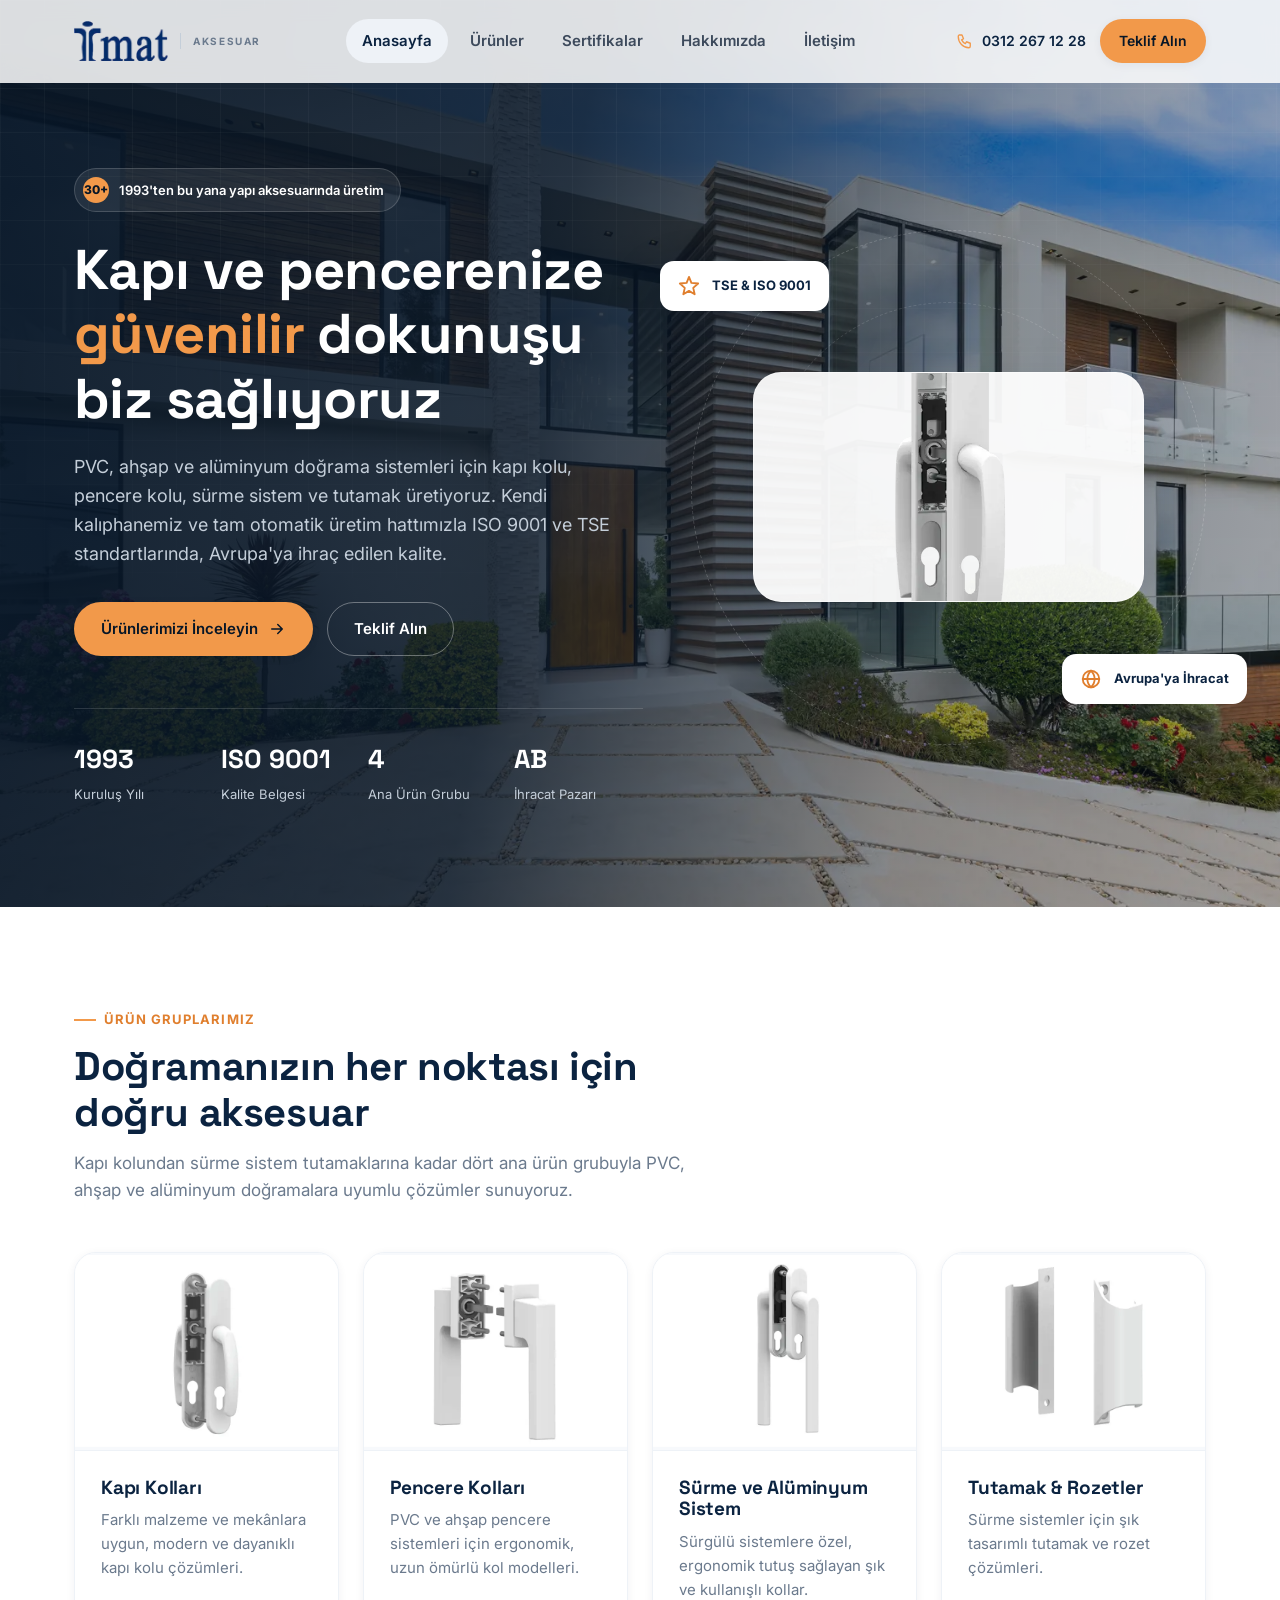
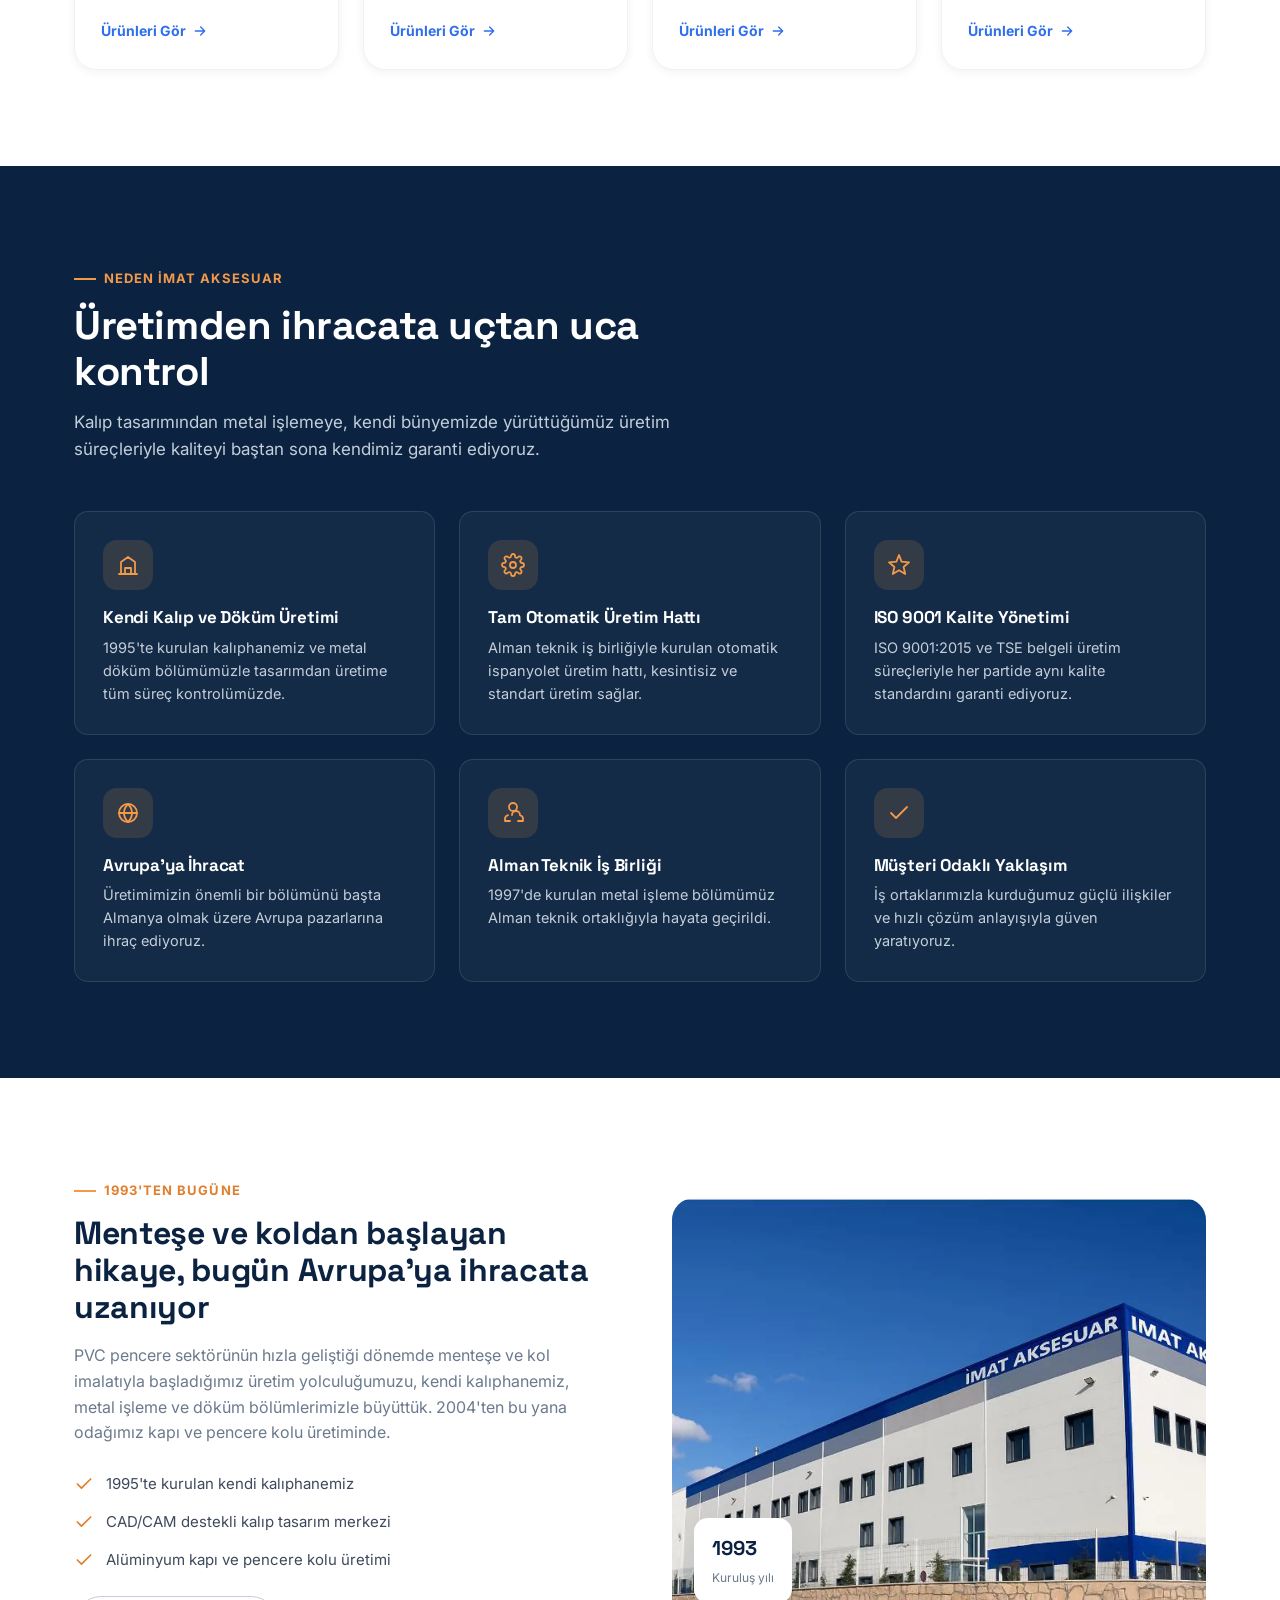
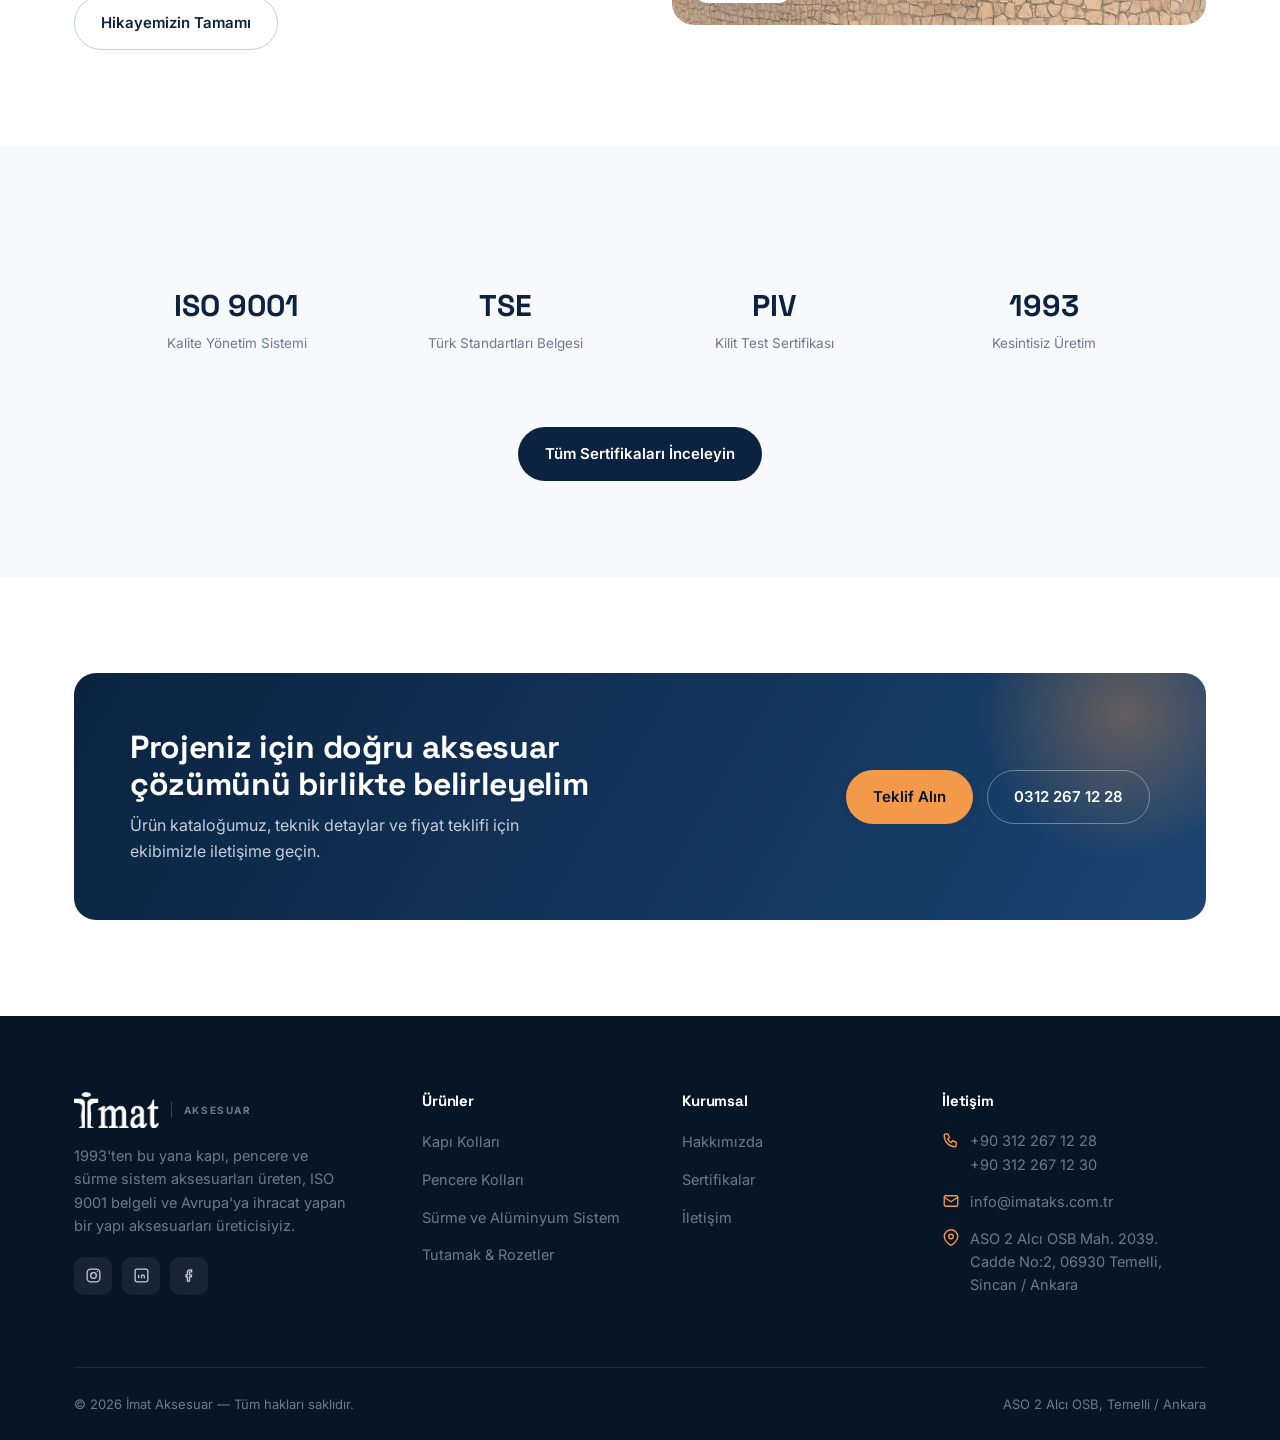
==== index.html @ 1dc1c8fb "İmat Aksesuar kurumsal web sitesi yeniden tasarımı Beş sayfalık statik site: anasayfa, ürünler, sert" ====
<!doctype html>
<html lang="tr">
<head>
<meta charset="UTF-8">
<meta name="viewport" content="width=device-width, initial-scale=1.0">
<title>İmat Aksesuar | Kapı, Pencere ve Sürme Sistem Aksesuarları</title>
<meta name="description" content="1993'ten bu yana PVC, ahşap ve alüminyum doğrama sistemleri için kapı kolu, pencere kolu, sürme sistem ve tutamak üretiyoruz. ISO 9001 ve TSE belgeli, Avrupa'ya ihracat yapan üretici.">
<link rel="icon" href="data:image/svg+xml,<svg xmlns=%22http://www.w3.org/2000/svg%22 viewBox=%220 0 24 24%22><rect width=%2224%22 height=%2224%22 rx=%226%22 fill=%22%230b2340%22/><text x=%2212%22 y=%2217%22 font-size=%2214%22 font-family=%22Georgia,serif%22 fill=%22%23f2994a%22 text-anchor=%22middle%22>İ</text></svg>">
<link rel="preconnect" href="https://fonts.googleapis.com">
<link rel="preconnect" href="https://fonts.gstatic.com" crossorigin>
<link href="https://fonts.googleapis.com/css2?family=Inter:wght@400;500;600;700;800&family=Space+Grotesk:wght@500;600;700&display=swap" rel="stylesheet">
<link rel="stylesheet" href="css/style.css">
</head>
<body>

<header class="site-header">
  <div class="container header-inner">
    <a href="index.html" class="logo">
      <img src="assets/imat-logo.webp" alt="İmat Aksesuar">
      <span class="logo-sub">Aksesuar</span>
    </a>
    <nav class="main-nav">
      <a href="index.html" class="active">Anasayfa</a>
      <a href="urunler.html">Ürünler</a>
      <a href="sertifikalar.html">Sertifikalar</a>
      <a href="hakkimizda.html">Hakkımızda</a>
      <a href="iletisim.html">İletişim</a>
    </nav>
    <div class="header-actions">
      <a href="tel:+903122671228" class="header-phone">
        <svg viewBox="0 0 24 24" fill="none" stroke="currentColor" stroke-width="1.8" stroke-linecap="round" stroke-linejoin="round"><path d="M4 4h4l2 5-2.5 1.5a11 11 0 0 0 5 5L14 13l5 2v4a2 2 0 0 1-2 2C9.6 21 3 14.4 3 6a2 2 0 0 1 1-2z"/></svg>
        0312 267 12 28
      </a>
      <a href="iletisim.html" class="btn btn--primary btn--sm">Teklif Alın</a>
      <button class="nav-toggle" aria-label="Menü" aria-expanded="false">
        <svg viewBox="0 0 24 24" fill="none" stroke="currentColor" stroke-width="1.8" stroke-linecap="round"><path d="M3 6h18M3 12h18M3 18h18"/></svg>
      </button>
    </div>
  </div>
</header>

<!-- HERO -->
<section class="hero">
  <div class="container hero-grid">
    <div>
      <div class="hero-badge"><span class="dot">30+</span> 1993'ten bu yana yapı aksesuarında üretim</div>
      <h1>Kapı ve pencerenize <em>güvenilir</em> dokunuşu biz sağlıyoruz</h1>
      <p class="lead">PVC, ahşap ve alüminyum doğrama sistemleri için kapı kolu, pencere kolu, sürme sistem ve tutamak üretiyoruz. Kendi kalıphanemiz ve tam otomatik üretim hattımızla ISO 9001 ve TSE standartlarında, Avrupa'ya ihraç edilen kalite.</p>
      <div class="hero-actions">
        <a href="urunler.html" class="btn btn--primary">
          Ürünlerimizi İnceleyin
          <svg viewBox="0 0 24 24" fill="none" stroke="currentColor" stroke-width="2" stroke-linecap="round" stroke-linejoin="round"><path d="M5 12h14M13 6l6 6-6 6"/></svg>
        </a>
        <a href="iletisim.html" class="btn btn--ghost">Teklif Alın</a>
      </div>
      <div class="hero-stats">
        <div class="stat"><b>1993</b><span>Kuruluş Yılı</span></div>
        <div class="stat"><b>ISO 9001</b><span>Kalite Belgesi</span></div>
        <div class="stat"><b>4</b><span>Ana Ürün Grubu</span></div>
        <div class="stat"><b>AB</b><span>İhracat Pazarı</span></div>
      </div>
    </div>
    <div class="hero-visual">
      <div class="ring r1"></div>
      <div class="ring r2"></div>
      <div class="plate">
        <img src="assets/urun-bati.webp" alt="İmat Batı serisi kapı kolu" width="900" height="506">
      </div>
      <div class="hero-float f1">
        <svg viewBox="0 0 24 24" fill="none" stroke="currentColor" stroke-width="2" stroke-linecap="round" stroke-linejoin="round"><path d="M12 2l2.6 6.6L22 9.3l-5.4 4.7L18.2 21 12 17.3 5.8 21l1.6-7-5.4-4.7 7.4-.7z"/></svg>
        TSE &amp; ISO 9001
      </div>
      <div class="hero-float f2">
        <svg viewBox="0 0 24 24" fill="none" stroke="currentColor" stroke-width="2" stroke-linecap="round" stroke-linejoin="round"><circle cx="12" cy="12" r="9"/><path d="M3 12h18M12 3c2.5 2.5 4 5.6 4 9s-1.5 6.5-4 9c-2.5-2.5-4-5.6-4-9s1.5-6.5 4-9z"/></svg>
        Avrupa'ya İhracat
      </div>
    </div>
  </div>
</section>

<!-- ÜRÜN GRUPLARI -->
<section class="section">
  <div class="container">
    <div class="section-head reveal">
      <div class="eyebrow">Ürün Gruplarımız</div>
      <h2>Doğramanızın her noktası için doğru aksesuar</h2>
      <p>Kapı kolundan sürme sistem tutamaklarına kadar dört ana ürün grubuyla PVC, ahşap ve alüminyum doğramalara uyumlu çözümler sunuyoruz.</p>
    </div>
    <div class="grid-4">
      <div class="product-card reveal">
        <div class="thumb"><img src="assets/urun-kapi-kolu.webp" alt="İmat kapı kolu" loading="lazy"></div>
        <div class="card-body">
          <h3>Kapı Kolları</h3>
          <p>Farklı malzeme ve mekânlara uygun, modern ve dayanıklı kapı kolu çözümleri.</p>
          <a href="urunler.html#kapi-kollari" class="card-link">Ürünleri Gör <svg viewBox="0 0 24 24" fill="none" stroke="currentColor" stroke-width="2" stroke-linecap="round" stroke-linejoin="round"><path d="M5 12h14M13 6l6 6-6 6"/></svg></a>
        </div>
      </div>
      <div class="product-card reveal">
        <div class="thumb"><img src="assets/urun-pencere-kolu.webp" alt="İmat pencere kolu" loading="lazy"></div>
        <div class="card-body">
          <h3>Pencere Kolları</h3>
          <p>PVC ve ahşap pencere sistemleri için ergonomik, uzun ömürlü kol modelleri.</p>
          <a href="urunler.html#pencere-kollari" class="card-link">Ürünleri Gör <svg viewBox="0 0 24 24" fill="none" stroke="currentColor" stroke-width="2" stroke-linecap="round" stroke-linejoin="round"><path d="M5 12h14M13 6l6 6-6 6"/></svg></a>
        </div>
      </div>
      <div class="product-card reveal">
        <div class="thumb"><img src="assets/urun-surme.webp" alt="İmat sürme sistem kolu" loading="lazy"></div>
        <div class="card-body">
          <h3>Sürme ve Alüminyum Sistem</h3>
          <p>Sürgülü sistemlere özel, ergonomik tutuş sağlayan şık ve kullanışlı kollar.</p>
          <a href="urunler.html#surme-sistem" class="card-link">Ürünleri Gör <svg viewBox="0 0 24 24" fill="none" stroke="currentColor" stroke-width="2" stroke-linecap="round" stroke-linejoin="round"><path d="M5 12h14M13 6l6 6-6 6"/></svg></a>
        </div>
      </div>
      <div class="product-card reveal">
        <div class="thumb"><img src="assets/urun-tutamak.webp" alt="İmat tutamak ve rozet" loading="lazy"></div>
        <div class="card-body">
          <h3>Tutamak &amp; Rozetler</h3>
          <p>Sürme sistemler için şık tasarımlı tutamak ve rozet çözümleri.</p>
          <a href="urunler.html#tutamak-rozetler" class="card-link">Ürünleri Gör <svg viewBox="0 0 24 24" fill="none" stroke="currentColor" stroke-width="2" stroke-linecap="round" stroke-linejoin="round"><path d="M5 12h14M13 6l6 6-6 6"/></svg></a>
        </div>
      </div>
    </div>
  </div>
</section>

<!-- NEDEN İMAT -->
<section class="section section--dark">
  <div class="container">
    <div class="section-head reveal">
      <div class="eyebrow">Neden İmat Aksesuar</div>
      <h2>Üretimden ihracata uçtan uca kontrol</h2>
      <p>Kalıp tasarımından metal işlemeye, kendi bünyemizde yürüttüğümüz üretim süreçleriyle kaliteyi baştan sona kendimiz garanti ediyoruz.</p>
    </div>
    <div class="grid-3">
      <div class="feature-card reveal">
        <div class="icon-wrap"><svg viewBox="0 0 24 24" fill="none" stroke="currentColor" stroke-width="1.8" stroke-linecap="round" stroke-linejoin="round"><path d="M3 21h18M5 21V9l7-5 7 5v12M9 21v-6h6v6"/></svg></div>
        <h3>Kendi Kalıp ve Döküm Üretimi</h3>
        <p>1995'te kurulan kalıphanemiz ve metal döküm bölümümüzle tasarımdan üretime tüm süreç kontrolümüzde.</p>
      </div>
      <div class="feature-card reveal">
        <div class="icon-wrap"><svg viewBox="0 0 24 24" fill="none" stroke="currentColor" stroke-width="1.8" stroke-linecap="round" stroke-linejoin="round"><circle cx="12" cy="12" r="3"/><path d="M19.4 15a1.7 1.7 0 0 0 .3 1.9l.1.1a2 2 0 1 1-2.8 2.8l-.1-.1a1.7 1.7 0 0 0-1.9-.3 1.7 1.7 0 0 0-1 1.5V21a2 2 0 1 1-4 0v-.1a1.7 1.7 0 0 0-1-1.6 1.7 1.7 0 0 0-1.9.3l-.1.1a2 2 0 1 1-2.8-2.8l.1-.1a1.7 1.7 0 0 0 .3-1.9 1.7 1.7 0 0 0-1.5-1H3a2 2 0 1 1 0-4h.1a1.7 1.7 0 0 0 1.6-1 1.7 1.7 0 0 0-.3-1.9l-.1-.1a2 2 0 1 1 2.8-2.8l.1.1a1.7 1.7 0 0 0 1.9.3H9a1.7 1.7 0 0 0 1-1.5V3a2 2 0 1 1 4 0v.1a1.7 1.7 0 0 0 1 1.5 1.7 1.7 0 0 0 1.9-.3l.1-.1a2 2 0 1 1 2.8 2.8l-.1.1a1.7 1.7 0 0 0-.3 1.9V9a1.7 1.7 0 0 0 1.5 1H21a2 2 0 1 1 0 4h-.1a1.7 1.7 0 0 0-1.5 1z"/></svg></div>
        <h3>Tam Otomatik Üretim Hattı</h3>
        <p>Alman teknik iş birliğiyle kurulan otomatik ispanyolet üretim hattı, kesintisiz ve standart üretim sağlar.</p>
      </div>
      <div class="feature-card reveal">
        <div class="icon-wrap"><svg viewBox="0 0 24 24" fill="none" stroke="currentColor" stroke-width="1.8" stroke-linecap="round" stroke-linejoin="round"><path d="M12 2l2.6 6.6L22 9.3l-5.4 4.7L18.2 21 12 17.3 5.8 21l1.6-7-5.4-4.7 7.4-.7z"/></svg></div>
        <h3>ISO 9001 Kalite Yönetimi</h3>
        <p>ISO 9001:2015 ve TSE belgeli üretim süreçleriyle her partide aynı kalite standardını garanti ediyoruz.</p>
      </div>
      <div class="feature-card reveal">
        <div class="icon-wrap"><svg viewBox="0 0 24 24" fill="none" stroke="currentColor" stroke-width="1.8" stroke-linecap="round" stroke-linejoin="round"><circle cx="12" cy="12" r="9"/><path d="M3 12h18M12 3c2.5 2.5 4 5.6 4 9s-1.5 6.5-4 9c-2.5-2.5-4-5.6-4-9s1.5-6.5 4-9z"/></svg></div>
        <h3>Avrupa'ya İhracat</h3>
        <p>Üretimimizin önemli bir bölümünü başta Almanya olmak üzere Avrupa pazarlarına ihraç ediyoruz.</p>
      </div>
      <div class="feature-card reveal">
        <div class="icon-wrap"><svg viewBox="0 0 24 24" fill="none" stroke="currentColor" stroke-width="1.8" stroke-linecap="round" stroke-linejoin="round"><path d="M17 20h5v-2a4 4 0 0 0-3-3.87M9 20H4v-2a4 4 0 0 1 3-3.87m5-4.13a4 4 0 1 0 0-8 4 4 0 0 0 0 8zm7 4a4 4 0 1 0-8 0"/></svg></div>
        <h3>Alman Teknik İş Birliği</h3>
        <p>1997'de kurulan metal işleme bölümümüz Alman teknik ortaklığıyla hayata geçirildi.</p>
      </div>
      <div class="feature-card reveal">
        <div class="icon-wrap"><svg viewBox="0 0 24 24" fill="none" stroke="currentColor" stroke-width="1.8" stroke-linecap="round" stroke-linejoin="round"><path d="M20 6L9 17l-5-5"/></svg></div>
        <h3>Müşteri Odaklı Yaklaşım</h3>
        <p>İş ortaklarımızla kurduğumuz güçlü ilişkiler ve hızlı çözüm anlayışıyla güven yaratıyoruz.</p>
      </div>
    </div>
  </div>
</section>

<!-- HAKKIMIZDA TEASER -->
<section class="section">
  <div class="container">
    <div class="split">
      <div class="reveal">
        <div class="eyebrow">1993'ten Bugüne</div>
        <h2 style="font-size:32px;margin-bottom:18px;">Menteşe ve koldan başlayan hikaye, bugün Avrupa'ya ihracata uzanıyor</h2>
        <p style="color:var(--gray-500);font-size:16px;margin-bottom:26px;">PVC pencere sektörünün hızla geliştiği dönemde menteşe ve kol imalatıyla başladığımız üretim yolculuğumuzu, kendi kalıphanemiz, metal işleme ve döküm bölümlerimizle büyüttük. 2004'ten bu yana odağımız kapı ve pencere kolu üretiminde.</p>
        <ul class="check-list">
          <li><svg viewBox="0 0 24 24" fill="none" stroke="currentColor" stroke-width="2" stroke-linecap="round" stroke-linejoin="round"><path d="M20 6L9 17l-5-5"/></svg> 1995'te kurulan kendi kalıphanemiz</li>
          <li><svg viewBox="0 0 24 24" fill="none" stroke="currentColor" stroke-width="2" stroke-linecap="round" stroke-linejoin="round"><path d="M20 6L9 17l-5-5"/></svg> CAD/CAM destekli kalıp tasarım merkezi</li>
          <li><svg viewBox="0 0 24 24" fill="none" stroke="currentColor" stroke-width="2" stroke-linecap="round" stroke-linejoin="round"><path d="M20 6L9 17l-5-5"/></svg> Alüminyum kapı ve pencere kolu üretimi</li>
        </ul>
        <a href="hakkimizda.html" class="btn btn--outline" style="margin-top:10px;">Hikayemizin Tamamı</a>
      </div>
      <div class="split-media reveal">
        <img src="assets/fabrika.webp" alt="İmat Aksesuar üretim tesisi, Temelli / Ankara" loading="lazy">
        <div class="badge-chip"><div><b>1993</b><span>Kuruluş yılı</span></div></div>
      </div>
    </div>
  </div>
</section>

<!-- SERTİFİKA TEASER -->
<section class="section section--alt">
  <div class="container">
    <div class="stats-strip reveal">
      <div class="stat"><b>ISO 9001</b><span>Kalite Yönetim Sistemi</span></div>
      <div class="stat"><b>TSE</b><span>Türk Standartları Belgesi</span></div>
      <div class="stat"><b>PIV</b><span>Kilit Test Sertifikası</span></div>
      <div class="stat"><b>1993</b><span>Kesintisiz Üretim</span></div>
    </div>
    <div style="text-align:center;margin-top:32px;">
      <a href="sertifikalar.html" class="btn btn--dark">Tüm Sertifikaları İnceleyin</a>
    </div>
  </div>
</section>

<!-- CTA -->
<section class="section">
  <div class="container">
    <div class="cta-banner reveal">
      <div>
        <h2>Projeniz için doğru aksesuar çözümünü birlikte belirleyelim</h2>
        <p>Ürün kataloğumuz, teknik detaylar ve fiyat teklifi için ekibimizle iletişime geçin.</p>
      </div>
      <div class="cta-actions">
        <a href="iletisim.html" class="btn btn--primary">Teklif Alın</a>
        <a href="tel:+903122671228" class="btn btn--ghost">0312 267 12 28</a>
      </div>
    </div>
  </div>
</section>

<footer class="site-footer">
  <div class="container">
    <div class="footer-grid">
      <div class="footer-brand">
        <a href="index.html" class="logo"><img src="assets/imat-logo.webp" alt="İmat Aksesuar"><span class="logo-sub">Aksesuar</span></a>
        <p>1993'ten bu yana kapı, pencere ve sürme sistem aksesuarları üreten, ISO 9001 belgeli ve Avrupa'ya ihracat yapan bir yapı aksesuarları üreticisiyiz.</p>
        <div class="footer-social">
          <a href="#" aria-label="Instagram"><svg viewBox="0 0 24 24" fill="none" stroke="currentColor" stroke-width="1.8"><rect x="3" y="3" width="18" height="18" rx="5"/><circle cx="12" cy="12" r="4"/><circle cx="17.5" cy="6.5" r="1" fill="currentColor" stroke="none"/></svg></a>
          <a href="#" aria-label="LinkedIn"><svg viewBox="0 0 24 24" fill="none" stroke="currentColor" stroke-width="1.8"><rect x="3" y="3" width="18" height="18" rx="3"/><path d="M8 11v5M8 8v.01M12 16v-3a2 2 0 0 1 4 0v3M12 13v3"/></svg></a>
          <a href="#" aria-label="Facebook"><svg viewBox="0 0 24 24" fill="none" stroke="currentColor" stroke-width="1.8"><path d="M15 4h-2a4 4 0 0 0-4 4v3H7v3h2v6h3v-6h2.5l.5-3H12V8a1 1 0 0 1 1-1h2z"/></svg></a>
        </div>
      </div>
      <div class="footer-col">
        <h4>Ürünler</h4>
        <ul>
          <li><a href="urunler.html#kapi-kollari">Kapı Kolları</a></li>
          <li><a href="urunler.html#pencere-kollari">Pencere Kolları</a></li>
          <li><a href="urunler.html#surme-sistem">Sürme ve Alüminyum Sistem</a></li>
          <li><a href="urunler.html#tutamak-rozetler">Tutamak &amp; Rozetler</a></li>
        </ul>
      </div>
      <div class="footer-col">
        <h4>Kurumsal</h4>
        <ul>
          <li><a href="hakkimizda.html">Hakkımızda</a></li>
          <li><a href="sertifikalar.html">Sertifikalar</a></li>
          <li><a href="iletisim.html">İletişim</a></li>
        </ul>
      </div>
      <div class="footer-col">
        <h4>İletişim</h4>
        <div class="contact-line"><svg viewBox="0 0 24 24" fill="none" stroke="currentColor" stroke-width="1.8" stroke-linecap="round" stroke-linejoin="round"><path d="M4 4h4l2 5-2.5 1.5a11 11 0 0 0 5 5L14 13l5 2v4a2 2 0 0 1-2 2C9.6 21 3 14.4 3 6a2 2 0 0 1 1-2z"/></svg> <span>+90 312 267 12 28<br>+90 312 267 12 30</span></div>
        <div class="contact-line"><svg viewBox="0 0 24 24" fill="none" stroke="currentColor" stroke-width="1.8" stroke-linecap="round" stroke-linejoin="round"><rect x="3" y="5" width="18" height="14" rx="2"/><path d="m3 7 9 6 9-6"/></svg> <span>info@imataks.com.tr</span></div>
        <div class="contact-line"><svg viewBox="0 0 24 24" fill="none" stroke="currentColor" stroke-width="1.8" stroke-linecap="round" stroke-linejoin="round"><path d="M21 10c0 6-9 12-9 12s-9-6-9-12a9 9 0 0 1 18 0z"/><circle cx="12" cy="10" r="3"/></svg> <span>ASO 2 Alcı OSB Mah. 2039. Cadde No:2, 06930 Temelli, Sincan / Ankara</span></div>
      </div>
    </div>
    <div class="footer-bottom">
      <span>&copy; <span id="year"></span> İmat Aksesuar — Tüm hakları saklıdır.</span>
      <span>ASO 2 Alcı OSB, Temelli / Ankara</span>
    </div>
  </div>
</footer>

<button class="back-to-top" aria-label="Yukarı çık">
  <svg viewBox="0 0 24 24" fill="none" stroke="currentColor" stroke-width="2" stroke-linecap="round" stroke-linejoin="round"><path d="M12 19V5M5 12l7-7 7 7"/></svg>
</button>

<script>document.getElementById('year').textContent = new Date().getFullYear();</script>
<script src="js/main.js"></script>
</body>
</html>
---- css/style.css ----
/* ==========================================================================
   İmat Aksesuar — Design System
   ========================================================================== */

:root {
  --navy-950: #071627;
  --navy-900: #0b2340;
  --navy-800: #123255;
  --navy-700: #1a4472;
  --blue-600: #2f6fed;
  --blue-500: #4a86f7;
  --amber-500: #f2994a;
  --amber-600: #e07f2e;
  --gray-900: #16202b;
  --gray-700: #3d4a5c;
  --gray-500: #6b7a8d;
  --gray-300: #c4ced9;
  --gray-100: #eef2f7;
  --gray-50: #f7f9fc;
  --white: #ffffff;

  --font-head: 'Space Grotesk', 'Inter', system-ui, sans-serif;
  --font-body: 'Inter', system-ui, -apple-system, sans-serif;

  --radius-sm: 8px;
  --radius-md: 14px;
  --radius-lg: 22px;

  --shadow-sm: 0 2px 10px rgba(11, 35, 64, 0.06);
  --shadow-md: 0 12px 30px rgba(11, 35, 64, 0.10);
  --shadow-lg: 0 24px 60px rgba(11, 35, 64, 0.18);

  --container: 1180px;
}

* { box-sizing: border-box; margin: 0; padding: 0; }

html { scroll-behavior: smooth; }

body {
  font-family: var(--font-body);
  color: var(--gray-900);
  background: var(--white);
  line-height: 1.6;
  -webkit-font-smoothing: antialiased;
  overflow-x: hidden;
}

img, svg { max-width: 100%; display: block; }

a { text-decoration: none; color: inherit; }

ul { list-style: none; }

h1, h2, h3, h4 {
  font-family: var(--font-head);
  font-weight: 700;
  line-height: 1.15;
  color: var(--navy-900);
  letter-spacing: -0.01em;
}

.container {
  width: 100%;
  max-width: var(--container);
  margin: 0 auto;
  padding: 0 24px;
}

.section { padding: 96px 0; }
.section--tight { padding: 64px 0; }
.section--dark { background: var(--navy-900); color: var(--gray-300); }
.section--dark h2, .section--dark h3 { color: var(--white); }
.section--alt { background: var(--gray-50); }

.eyebrow {
  display: inline-flex;
  align-items: center;
  gap: 8px;
  font-size: 13px;
  font-weight: 700;
  letter-spacing: 0.08em;
  text-transform: uppercase;
  color: var(--amber-600);
  margin-bottom: 14px;
}
.eyebrow::before {
  content: "";
  width: 22px;
  height: 2px;
  background: var(--amber-500);
  display: inline-block;
}
.section--dark .eyebrow { color: var(--amber-500); }

.section-head { max-width: 640px; margin-bottom: 48px; }
.section-head.center { margin-left: auto; margin-right: auto; text-align: center; }
.section-head h2 { font-size: clamp(28px, 3.4vw, 40px); margin-bottom: 14px; }
.section-head p { color: var(--gray-500); font-size: 17px; }
.section--dark .section-head p { color: var(--gray-300); }

/* Buttons */
.btn {
  display: inline-flex;
  align-items: center;
  gap: 10px;
  padding: 14px 26px;
  border-radius: 999px;
  font-weight: 600;
  font-size: 15px;
  border: 1px solid transparent;
  cursor: pointer;
  transition: transform .18s ease, box-shadow .18s ease, background .18s ease, color .18s ease, border-color .18s ease;
  white-space: nowrap;
}
.btn svg { width: 18px; height: 18px; }
.btn--primary { background: var(--amber-500); color: var(--navy-950); box-shadow: var(--shadow-sm); }
.btn--primary:hover { background: var(--amber-600); transform: translateY(-2px); box-shadow: var(--shadow-md); }
.btn--dark { background: var(--navy-900); color: var(--white); }
.btn--dark:hover { background: var(--navy-800); transform: translateY(-2px); box-shadow: var(--shadow-md); }
.btn--ghost { background: transparent; border-color: rgba(255,255,255,0.35); color: var(--white); }
.btn--ghost:hover { background: rgba(255,255,255,0.12); border-color: rgba(255,255,255,0.6); }
.btn--outline { background: transparent; border-color: var(--gray-300); color: var(--navy-900); }
.btn--outline:hover { border-color: var(--navy-900); background: var(--gray-50); }
.btn--sm { padding: 10px 18px; font-size: 14px; }
.btn--block { width: 100%; justify-content: center; }

/* ==========================================================================
   Header
   ========================================================================== */
.site-header {
  position: fixed;
  top: 0; left: 0; right: 0;
  z-index: 1000;
  background: rgba(255,255,255,0.85);
  backdrop-filter: blur(10px);
  border-bottom: 1px solid transparent;
  transition: box-shadow .25s ease, border-color .25s ease, background .25s ease;
}
.site-header.is-scrolled {
  box-shadow: 0 4px 24px rgba(11,35,64,0.08);
  border-color: var(--gray-100);
}
.header-inner {
  display: flex;
  align-items: center;
  justify-content: space-between;
  height: 82px;
}
.logo {
  display: flex;
  align-items: center;
  gap: 12px;
}
.logo img { height: 40px; width: auto; }
.logo .logo-sub {
  display: block;
  font-family: var(--font-body);
  font-size: 10px;
  font-weight: 700;
  letter-spacing: 0.16em;
  color: var(--gray-500);
  text-transform: uppercase;
  padding-left: 12px;
  border-left: 1px solid var(--gray-300);
}
.site-footer .logo img { filter: brightness(0) invert(1); height: 36px; }
.site-footer .logo .logo-sub { color: var(--gray-500); border-left-color: rgba(255,255,255,0.2); }

.main-nav { display: flex; align-items: center; gap: 6px; }
.main-nav a {
  padding: 10px 16px;
  border-radius: 999px;
  font-weight: 600;
  font-size: 15px;
  color: var(--gray-700);
  transition: background .18s ease, color .18s ease;
}
.main-nav a:hover, .main-nav a.active { background: var(--gray-100); color: var(--navy-900); }

.header-actions { display: flex; align-items: center; gap: 14px; }
.header-phone {
  display: flex;
  align-items: center;
  gap: 8px;
  font-weight: 600;
  font-size: 14px;
  color: var(--navy-900);
}
.header-phone svg { width: 18px; height: 18px; color: var(--amber-500); }

.nav-toggle {
  display: none;
  width: 42px; height: 42px;
  border-radius: 10px;
  border: 1px solid var(--gray-300);
  background: var(--white);
  align-items: center;
  justify-content: center;
  cursor: pointer;
}
.nav-toggle svg { width: 20px; height: 20px; }

/* ==========================================================================
   Hero
   ========================================================================== */
.hero {
  position: relative;
  padding: 168px 0 100px;
  background:
    linear-gradient(100deg, rgba(7,22,39,0.95) 0%, rgba(7,22,39,0.86) 42%, rgba(7,22,39,0.45) 72%, rgba(7,22,39,0.30) 100%),
    url("../assets/hero.webp") center/cover no-repeat;
  color: var(--white);
  overflow: hidden;
}
.hero::after {
  content: "";
  position: absolute;
  inset: 0;
  background-image:
    linear-gradient(rgba(255,255,255,0.04) 1px, transparent 1px),
    linear-gradient(90deg, rgba(255,255,255,0.04) 1px, transparent 1px);
  background-size: 44px 44px;
  mask-image: linear-gradient(180deg, black, transparent 75%);
  pointer-events: none;
}
.hero-grid {
  position: relative;
  z-index: 1;
  display: grid;
  grid-template-columns: 1.05fr 0.95fr;
  gap: 48px;
  align-items: center;
}
.hero-badge {
  display: inline-flex;
  align-items: center;
  gap: 10px;
  background: rgba(255,255,255,0.08);
  border: 1px solid rgba(255,255,255,0.16);
  padding: 8px 16px 8px 8px;
  border-radius: 999px;
  font-size: 13px;
  font-weight: 600;
  margin-bottom: 26px;
}
.hero-badge span.dot {
  width: 26px; height: 26px;
  border-radius: 50%;
  background: var(--amber-500);
  display: flex; align-items: center; justify-content: center;
  color: var(--navy-950);
  font-size: 12px;
  font-weight: 800;
}
.hero h1 {
  color: var(--white);
  font-size: clamp(34px, 4.6vw, 56px);
  margin-bottom: 22px;
}
.hero h1 em { color: var(--amber-500); font-style: normal; }
.hero p.lead {
  font-size: 18px;
  color: var(--gray-300);
  max-width: 540px;
  margin-bottom: 34px;
}
.hero-actions { display: flex; gap: 14px; flex-wrap: wrap; margin-bottom: 52px; }

.hero-stats {
  display: grid;
  grid-template-columns: repeat(4, 1fr);
  gap: 18px;
  border-top: 1px solid rgba(255,255,255,0.14);
  padding-top: 30px;
}
.hero-stats .stat b {
  display: block;
  font-family: var(--font-head);
  font-size: 26px;
  color: var(--white);
}
.hero-stats .stat span {
  font-size: 13px;
  color: var(--gray-300);
}

.hero-visual {
  position: relative;
  aspect-ratio: 1/1;
  display: flex;
  align-items: center;
  justify-content: center;
}
.hero-visual .ring {
  position: absolute;
  border-radius: 50%;
  border: 1px dashed rgba(255,255,255,0.18);
  animation: spin 60s linear infinite;
}
.hero-visual .ring.r1 { inset: 0; }
.hero-visual .ring.r2 { inset: 14%; border-color: rgba(255,255,255,0.12); animation-direction: reverse; animation-duration: 45s; }
@keyframes spin { to { transform: rotate(360deg); } }
@media (prefers-reduced-motion: reduce) { .hero-visual .ring { animation: none; } }

.hero-visual .plate {
  position: relative;
  width: 76%;
  background: rgba(255,255,255,0.94);
  border: 1px solid rgba(255,255,255,0.5);
  border-radius: 28px;
  padding: 10px;
  overflow: hidden;
  box-shadow: var(--shadow-lg);
  animation: floaty 6s ease-in-out infinite;
}
@keyframes floaty { 0%,100% { transform: translateY(0); } 50% { transform: translateY(-12px); } }
@media (prefers-reduced-motion: reduce) { .hero-visual .plate { animation: none; } }
.hero-visual .plate img { width: 100%; height: auto; transform: scale(1.5); }
.hero-float {
  position: absolute;
  background: var(--white);
  color: var(--navy-900);
  border-radius: var(--radius-md);
  padding: 14px 18px;
  box-shadow: var(--shadow-lg);
  display: flex;
  align-items: center;
  gap: 12px;
  font-size: 13px;
  font-weight: 700;
}
.hero-float svg { width: 22px; height: 22px; color: var(--amber-600); }
.hero-float.f1 { top: 6%; left: -6%; }
.hero-float.f2 { bottom: 8%; right: -8%; }

/* ==========================================================================
   Product cards
   ========================================================================== */
.grid-4 { display: grid; grid-template-columns: repeat(4, 1fr); gap: 24px; }
.grid-3 { display: grid; grid-template-columns: repeat(3, 1fr); gap: 24px; }
.grid-2 { display: grid; grid-template-columns: repeat(2, 1fr); gap: 24px; }

.product-card {
  background: var(--white);
  border: 1px solid var(--gray-100);
  border-radius: var(--radius-lg);
  overflow: hidden;
  box-shadow: var(--shadow-sm);
  transition: transform .22s ease, box-shadow .22s ease, border-color .22s ease;
  display: flex;
  flex-direction: column;
}
.product-card:hover { transform: translateY(-6px); box-shadow: var(--shadow-md); border-color: transparent; }
.product-card .thumb {
  background: var(--gray-50);
  border-bottom: 1px solid var(--gray-100);
  aspect-ratio: 4/3;
  display: flex; align-items: center; justify-content: center;
  padding: 18px;
  overflow: hidden;
}
.product-card .thumb img {
  width: 100%; height: 100%;
  object-fit: contain;
  transform: scale(1.5);
  transition: transform .35s ease;
}
.product-card:hover .thumb img { transform: scale(1.62); }
.product-card .card-body { padding: 26px; display: flex; flex-direction: column; flex: 1; }
.product-card .card-body .card-link { margin-top: auto; }
.product-card h3 { font-size: 19px; margin-bottom: 10px; }
.product-card p { color: var(--gray-500); font-size: 15px; margin-bottom: 18px; }
.product-card .card-link {
  display: inline-flex; align-items: center; gap: 6px;
  font-weight: 700; font-size: 14px; color: var(--blue-600);
}
.product-card .card-link svg { width: 16px; height: 16px; transition: transform .18s ease; }
.product-card:hover .card-link svg { transform: translateX(4px); }

/* Feature / value cards */
.feature-card {
  padding: 28px;
  border-radius: var(--radius-md);
  background: rgba(255,255,255,0.04);
  border: 1px solid rgba(255,255,255,0.1);
}
.feature-card .icon-wrap {
  width: 50px; height: 50px;
  border-radius: 14px;
  background: rgba(242,153,74,0.14);
  color: var(--amber-500);
  display: flex; align-items: center; justify-content: center;
  margin-bottom: 18px;
}
.feature-card .icon-wrap svg { width: 24px; height: 24px; }
.feature-card h3 { font-size: 17px; margin-bottom: 8px; }
.feature-card p { font-size: 14.5px; color: var(--gray-300); }

.feature-card.light { background: var(--white); border: 1px solid var(--gray-100); box-shadow: var(--shadow-sm); }
.feature-card.light .icon-wrap { background: var(--gray-100); color: var(--navy-800); }
.feature-card.light h3 { color: var(--navy-900); }
.feature-card.light p { color: var(--gray-500); }

/* ==========================================================================
   About / split sections
   ========================================================================== */
.split {
  display: grid;
  grid-template-columns: 1fr 1fr;
  gap: 64px;
  align-items: center;
}
.split-media {
  position: relative;
  border-radius: var(--radius-lg);
  overflow: hidden;
  background: var(--gray-100);
  aspect-ratio: 4/3.2;
}
.split-media > img { width: 100%; height: 100%; object-fit: cover; }
.split-media .badge-chip {
  position: absolute;
  bottom: 22px; left: 22px;
  background: var(--white);
  border-radius: var(--radius-md);
  padding: 14px 18px;
  box-shadow: var(--shadow-lg);
  display: flex; align-items: center; gap: 12px;
}
.split-media .badge-chip b { font-family: var(--font-head); font-size: 20px; color: var(--navy-900); display:block; }
.split-media .badge-chip span { font-size: 12px; color: var(--gray-500); }

.check-list li {
  display: flex;
  align-items: flex-start;
  gap: 12px;
  margin-bottom: 14px;
  font-size: 15px;
  color: var(--gray-700);
}
.check-list li svg {
  width: 20px; height: 20px;
  color: var(--amber-600);
  flex-shrink: 0;
  margin-top: 2px;
}

/* ==========================================================================
   Timeline
   ========================================================================== */
.timeline { position: relative; margin-top: 20px; }
.timeline::before {
  content: "";
  position: absolute;
  left: 20px;
  top: 6px; bottom: 6px;
  width: 2px;
  background: var(--gray-300);
}
.timeline-item {
  position: relative;
  padding-left: 60px;
  margin-bottom: 34px;
}
.timeline-item:last-child { margin-bottom: 0; }
.timeline-item::before {
  content: "";
  position: absolute;
  left: 12px; top: 4px;
  width: 18px; height: 18px;
  border-radius: 50%;
  background: var(--amber-500);
  border: 4px solid var(--white);
  box-shadow: 0 0 0 2px var(--gray-300);
}
.timeline-item b.year {
  display: inline-block;
  font-family: var(--font-head);
  font-size: 15px;
  color: var(--blue-600);
  background: var(--gray-100);
  padding: 3px 12px;
  border-radius: 999px;
  margin-bottom: 8px;
}
.timeline-item h4 { font-size: 17px; margin-bottom: 6px; }
.timeline-item p { color: var(--gray-500); font-size: 15px; }

/* ==========================================================================
   Stats strip
   ========================================================================== */
.stats-strip {
  display: grid;
  grid-template-columns: repeat(4, 1fr);
  gap: 24px;
  padding: 40px;
  background: var(--gray-50);
  border-radius: var(--radius-lg);
}
.stats-strip .stat { text-align: center; }
.stats-strip .stat b { display:block; font-family: var(--font-head); font-size: 30px; color: var(--navy-900); }
.stats-strip .stat span { font-size: 13.5px; color: var(--gray-500); }

/* ==========================================================================
   Certificates
   ========================================================================== */
.cert-card {
  display: flex;
  gap: 24px;
  align-items: flex-start;
  background: var(--white);
  border: 1px solid var(--gray-100);
  border-radius: var(--radius-lg);
  padding: 26px;
  box-shadow: var(--shadow-sm);
  transition: transform .22s ease, box-shadow .22s ease;
}
.cert-card:hover { transform: translateY(-4px); box-shadow: var(--shadow-md); }
.cert-thumb {
  width: 130px;
  flex-shrink: 0;
  border-radius: var(--radius-sm);
  border: 1px solid var(--gray-300);
  overflow: hidden;
  background: var(--white);
  cursor: zoom-in;
  display: block;
}
.cert-thumb img { width: 100%; height: auto; display: block; }
.cert-card h3 { font-size: 18px; margin-bottom: 6px; }
.cert-meta { font-size: 12.5px; color: var(--gray-500); margin-bottom: 12px; }
.cert-meta b { color: var(--navy-900); font-weight: 600; }

/* Lightbox */
.lightbox {
  position: fixed; inset: 0; z-index: 2000;
  background: rgba(7,22,39,0.9);
  display: none;
  align-items: center; justify-content: center;
  padding: 40px 24px;
  cursor: zoom-out;
}
.lightbox.open { display: flex; }
.lightbox img { max-width: min(760px, 92vw); max-height: 88vh; border-radius: var(--radius-sm); box-shadow: var(--shadow-lg); }
.lightbox-close {
  position: absolute; top: 22px; right: 26px;
  width: 44px; height: 44px; border-radius: 50%;
  background: rgba(255,255,255,0.14); border: none; color: var(--white);
  display: flex; align-items: center; justify-content: center; cursor: pointer;
}
.lightbox-close svg { width: 22px; height: 22px; }
.cert-card p { color: var(--gray-500); font-size: 14.5px; margin-bottom: 14px; }
.cert-card .cert-status {
  display: inline-flex; align-items: center; gap: 6px;
  font-size: 12.5px; font-weight: 700; color: #1a8f4c;
  background: #e8f8ee; padding: 5px 12px; border-radius: 999px;
}

/* ==========================================================================
   CTA banner
   ========================================================================== */
.cta-banner {
  background: linear-gradient(120deg, var(--navy-900), var(--navy-700));
  border-radius: var(--radius-lg);
  padding: 56px;
  display: flex;
  align-items: center;
  justify-content: space-between;
  gap: 32px;
  color: var(--white);
  position: relative;
  overflow: hidden;
}
.cta-banner::before {
  content: "";
  position: absolute;
  width: 320px; height: 320px;
  background: radial-gradient(circle, rgba(242,153,74,0.35), transparent 65%);
  right: -80px; top: -120px;
}
.cta-banner h2 { color: var(--white); font-size: clamp(24px, 2.6vw, 32px); margin-bottom: 10px; max-width: 520px; }
.cta-banner p { color: var(--gray-300); max-width: 460px; }
.cta-banner .cta-actions { display: flex; gap: 14px; flex-wrap: wrap; position: relative; z-index: 1; }

/* ==========================================================================
   Forms
   ========================================================================== */
.form-card {
  background: var(--white);
  border: 1px solid var(--gray-100);
  border-radius: var(--radius-lg);
  padding: 38px;
  box-shadow: var(--shadow-md);
}
.form-row { display: grid; grid-template-columns: 1fr 1fr; gap: 18px; margin-bottom: 18px; }
.field { display: flex; flex-direction: column; gap: 8px; margin-bottom: 18px; }
.field label { font-size: 13.5px; font-weight: 600; color: var(--gray-700); }
.field input, .field select, .field textarea {
  border: 1.5px solid var(--gray-300);
  border-radius: var(--radius-sm);
  padding: 13px 16px;
  font-family: var(--font-body);
  font-size: 15px;
  color: var(--gray-900);
  transition: border-color .18s ease, box-shadow .18s ease;
  background: var(--white);
}
.field input:focus, .field select:focus, .field textarea:focus {
  outline: none;
  border-color: var(--blue-600);
  box-shadow: 0 0 0 4px rgba(47,111,237,0.12);
}
.field textarea { resize: vertical; min-height: 130px; }
.form-note { font-size: 13px; color: var(--gray-500); margin-top: 14px; }
.form-success {
  display: none;
  align-items: center;
  gap: 12px;
  background: #e8f8ee;
  color: #1a8f4c;
  border-radius: var(--radius-sm);
  padding: 14px 18px;
  font-size: 14px;
  font-weight: 600;
  margin-bottom: 18px;
}
.form-success.show { display: flex; }
.form-success svg { width: 20px; height: 20px; flex-shrink: 0; }

.contact-info-list { display: flex; flex-direction: column; gap: 18px; }
.contact-info-card {
  display: flex; gap: 16px; align-items: flex-start;
  background: var(--white);
  border: 1px solid var(--gray-100);
  border-radius: var(--radius-md);
  padding: 20px;
  box-shadow: var(--shadow-sm);
}
.contact-info-card .icon-wrap {
  width: 46px; height: 46px; flex-shrink: 0;
  border-radius: 12px;
  background: var(--gray-100);
  color: var(--navy-800);
  display: flex; align-items: center; justify-content: center;
}
.contact-info-card .icon-wrap svg { width: 22px; height: 22px; }
.contact-info-card h4 { font-size: 14.5px; margin-bottom: 4px; color: var(--navy-900); }
.contact-info-card p, .contact-info-card a { font-size: 14.5px; color: var(--gray-500); }
.contact-info-card a:hover { color: var(--blue-600); }

.map-wrap {
  border-radius: var(--radius-lg);
  overflow: hidden;
  border: 1px solid var(--gray-100);
  box-shadow: var(--shadow-sm);
  height: 360px;
}
.map-wrap iframe { width: 100%; height: 100%; border: 0; }

/* Breadcrumb / page header */
.page-header {
  padding: 160px 0 60px;
  background: var(--navy-900);
  color: var(--white);
  position: relative;
  overflow: hidden;
}
.page-header::after {
  content: "";
  position: absolute; inset: 0;
  background-image: linear-gradient(rgba(255,255,255,0.05) 1px, transparent 1px), linear-gradient(90deg, rgba(255,255,255,0.05) 1px, transparent 1px);
  background-size: 44px 44px;
  mask-image: linear-gradient(180deg, black, transparent 80%);
}
.page-header .container { position: relative; z-index: 1; }
.breadcrumb { display: flex; gap: 8px; align-items: center; font-size: 13.5px; color: var(--gray-300); margin-bottom: 16px; }
.breadcrumb a { color: var(--gray-300); font-weight: 600; }
.breadcrumb a:hover { color: var(--white); }
.page-header h1 { color: var(--white); font-size: clamp(30px, 4vw, 44px); max-width: 620px; }
.page-header p { color: var(--gray-300); max-width: 560px; margin-top: 14px; font-size: 16.5px; }

/* Product detail block */
.detail-block { padding: 90px 0; border-bottom: 1px solid var(--gray-100); }
.detail-block:last-of-type { border-bottom: none; }
.detail-grid { display: grid; grid-template-columns: 0.85fr 1.15fr; gap: 60px; align-items: center; }
.detail-grid.reverse { grid-template-columns: 1.15fr 0.85fr; }
.detail-grid.reverse .detail-media { order: 2; }
.detail-media {
  aspect-ratio: 4/3;
  border-radius: var(--radius-lg);
  background: var(--white);
  border: 1px solid var(--gray-100);
  box-shadow: var(--shadow-sm);
  display: flex; align-items: center; justify-content: center;
  padding: 12px;
  overflow: hidden;
}
.detail-media img {
  width: 100%; height: 100%;
  object-fit: contain;
  transform: scale(1.45);
}

.detail-thumbs { display: flex; gap: 12px; margin-top: 18px; flex-wrap: wrap; }
.detail-thumbs span {
  width: 84px; height: 84px;
  display: block;
  overflow: hidden;
  background: var(--white);
  border: 1px solid var(--gray-300);
  border-radius: var(--radius-sm);
  transition: border-color .18s ease, transform .18s ease;
}
.detail-thumbs span:hover { border-color: var(--blue-600); transform: translateY(-3px); }
.detail-thumbs img { width: 100%; height: 100%; object-fit: contain; transform: scale(1.5); }
.detail-tag {
  display: inline-block;
  font-size: 12.5px; font-weight: 700; letter-spacing: 0.06em; text-transform: uppercase;
  color: var(--blue-600); background: rgba(47,111,237,0.1);
  padding: 5px 12px; border-radius: 999px; margin-bottom: 16px;
}
.detail-grid h2 { font-size: 28px; margin-bottom: 16px; }
.detail-grid > div > p.lead-text { color: var(--gray-500); font-size: 16px; margin-bottom: 22px; }

/* ==========================================================================
   Footer
   ========================================================================== */
.site-footer { background: var(--navy-950); color: var(--gray-300); padding-top: 76px; }
.footer-grid {
  display: grid;
  grid-template-columns: 1.4fr 1fr 1fr 1.2fr;
  gap: 40px;
  padding-bottom: 56px;
  border-bottom: 1px solid rgba(255,255,255,0.08);
}
.footer-brand .logo { color: var(--white); margin-bottom: 16px; }
.footer-brand p { font-size: 14.5px; color: var(--gray-500); max-width: 280px; margin-bottom: 20px; }
.footer-social { display: flex; gap: 10px; }
.footer-social a {
  width: 38px; height: 38px; border-radius: 10px;
  background: rgba(255,255,255,0.06);
  display: flex; align-items: center; justify-content: center;
  transition: background .18s ease;
}
.footer-social a:hover { background: var(--amber-500); color: var(--navy-950); }
.footer-social svg { width: 17px; height: 17px; }

.footer-col h4 { color: var(--white); font-size: 15px; margin-bottom: 20px; }
.footer-col ul li { margin-bottom: 12px; }
.footer-col ul li a { font-size: 14.5px; color: var(--gray-500); transition: color .18s ease; }
.footer-col ul li a:hover { color: var(--amber-500); }
.footer-col .contact-line { display: flex; gap: 10px; font-size: 14.5px; color: var(--gray-500); margin-bottom: 14px; }
.footer-col .contact-line svg { width: 18px; height: 18px; color: var(--amber-500); flex-shrink: 0; margin-top: 2px; }

.footer-bottom {
  display: flex; justify-content: space-between; align-items: center;
  padding: 26px 0; font-size: 13px; color: var(--gray-500);
  flex-wrap: wrap; gap: 10px;
}
.footer-bottom a { color: var(--gray-300); }

/* Back to top */
.back-to-top {
  position: fixed;
  right: 26px; bottom: 26px;
  width: 48px; height: 48px;
  border-radius: 50%;
  background: var(--navy-900);
  color: var(--white);
  display: flex; align-items: center; justify-content: center;
  box-shadow: var(--shadow-lg);
  opacity: 0; visibility: hidden;
  transform: translateY(12px);
  transition: opacity .25s ease, transform .25s ease, visibility .25s ease;
  z-index: 900;
  cursor: pointer;
}
.back-to-top.show { opacity: 1; visibility: visible; transform: translateY(0); }
.back-to-top svg { width: 20px; height: 20px; }

/* Reveal animation */
.reveal { opacity: 0; transform: translateY(24px); transition: opacity .7s ease, transform .7s ease; }
.reveal.in { opacity: 1; transform: translateY(0); }

/* ==========================================================================
   Responsive
   ========================================================================== */
@media (max-width: 1080px) {
  .grid-4 { grid-template-columns: repeat(2, 1fr); }
  .hero-grid { grid-template-columns: 1fr; }
  .hero-visual { max-width: 420px; margin: 0 auto; }
  .split, .detail-grid, .detail-grid.reverse { grid-template-columns: 1fr; }
  .detail-grid.reverse .detail-media { order: 0; }
  .detail-media { max-width: 420px; margin: 0 auto; width: 100%; }
  .footer-grid { grid-template-columns: 1fr 1fr; }
}

@media (max-width: 860px) {
  .main-nav, .header-phone { display: none; }
  .nav-toggle { display: flex; }
  .main-nav.open {
    display: flex;
    position: absolute;
    top: 82px; left: 0; right: 0;
    background: var(--white);
    flex-direction: column;
    padding: 16px;
    box-shadow: var(--shadow-md);
    gap: 4px;
  }
  .main-nav.open a { padding: 14px 16px; }
  .hero-stats { grid-template-columns: repeat(2, 1fr); }
  .grid-3 { grid-template-columns: 1fr 1fr; }
  .stats-strip { grid-template-columns: repeat(2, 1fr); }
  .cta-banner { flex-direction: column; align-items: flex-start; text-align: left; }
  .form-row { grid-template-columns: 1fr; }
}

@media (max-width: 560px) {
  .section { padding: 64px 0; }
  .grid-4, .grid-3, .grid-2 { grid-template-columns: 1fr; }
  .hero-stats { grid-template-columns: repeat(2, 1fr); }
  .stats-strip { grid-template-columns: repeat(2, 1fr); padding: 26px; }
  .footer-grid { grid-template-columns: 1fr; }
  .cta-banner { padding: 34px; }
  .form-card { padding: 24px; }
  .hero { padding: 140px 0 70px; }
  .hero-float { display: none; }
}
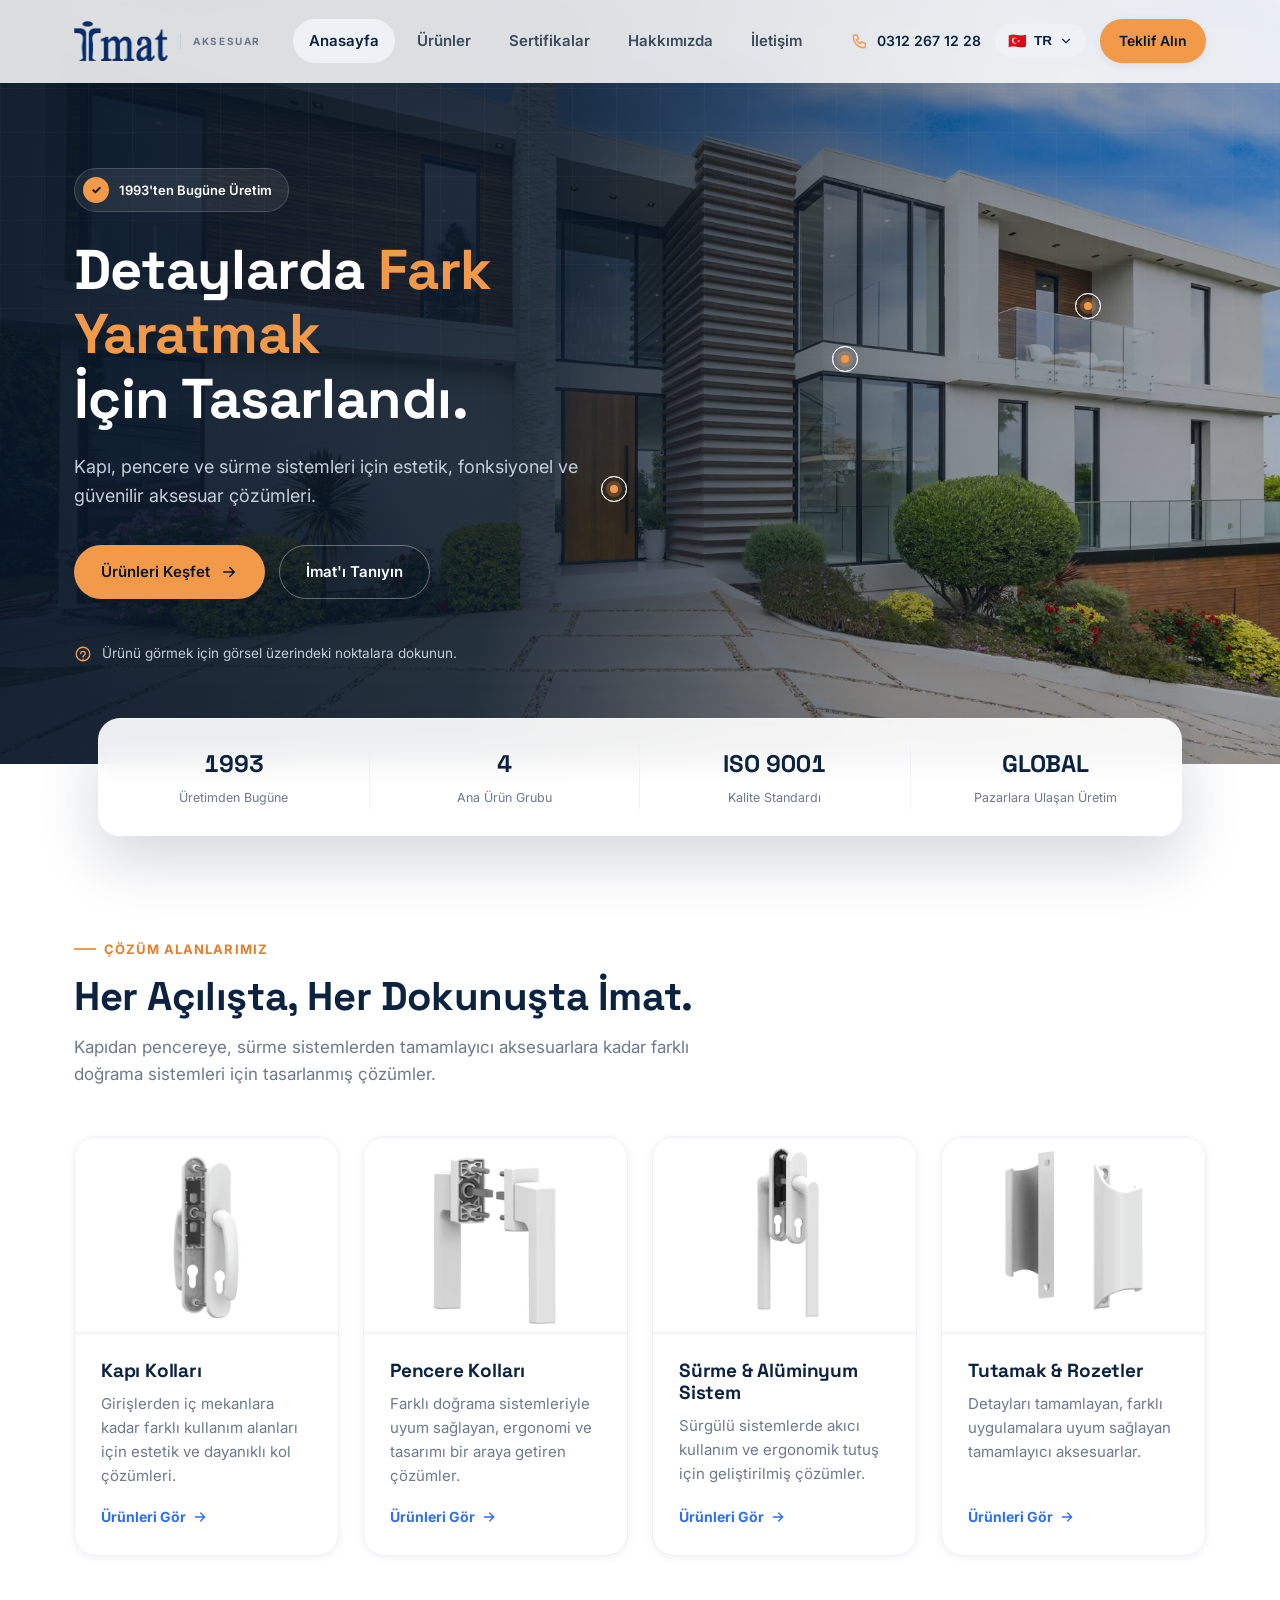
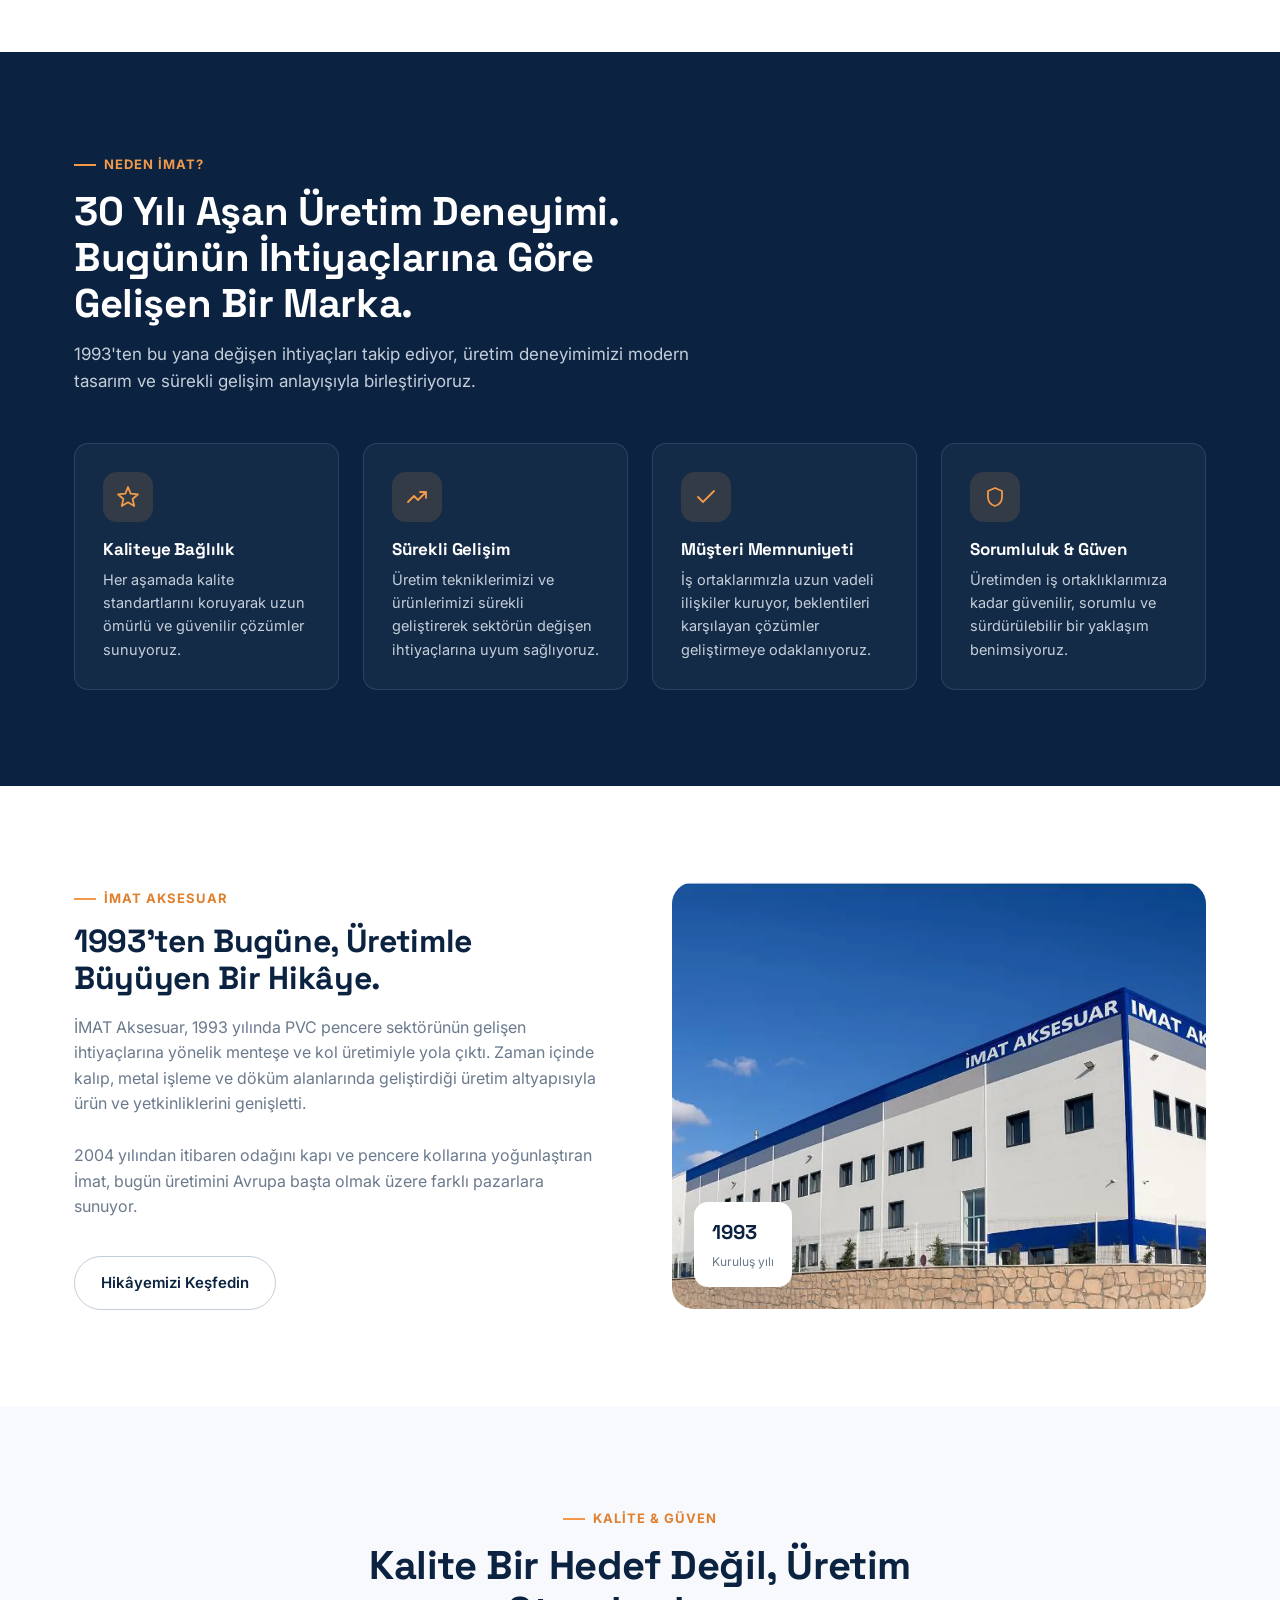
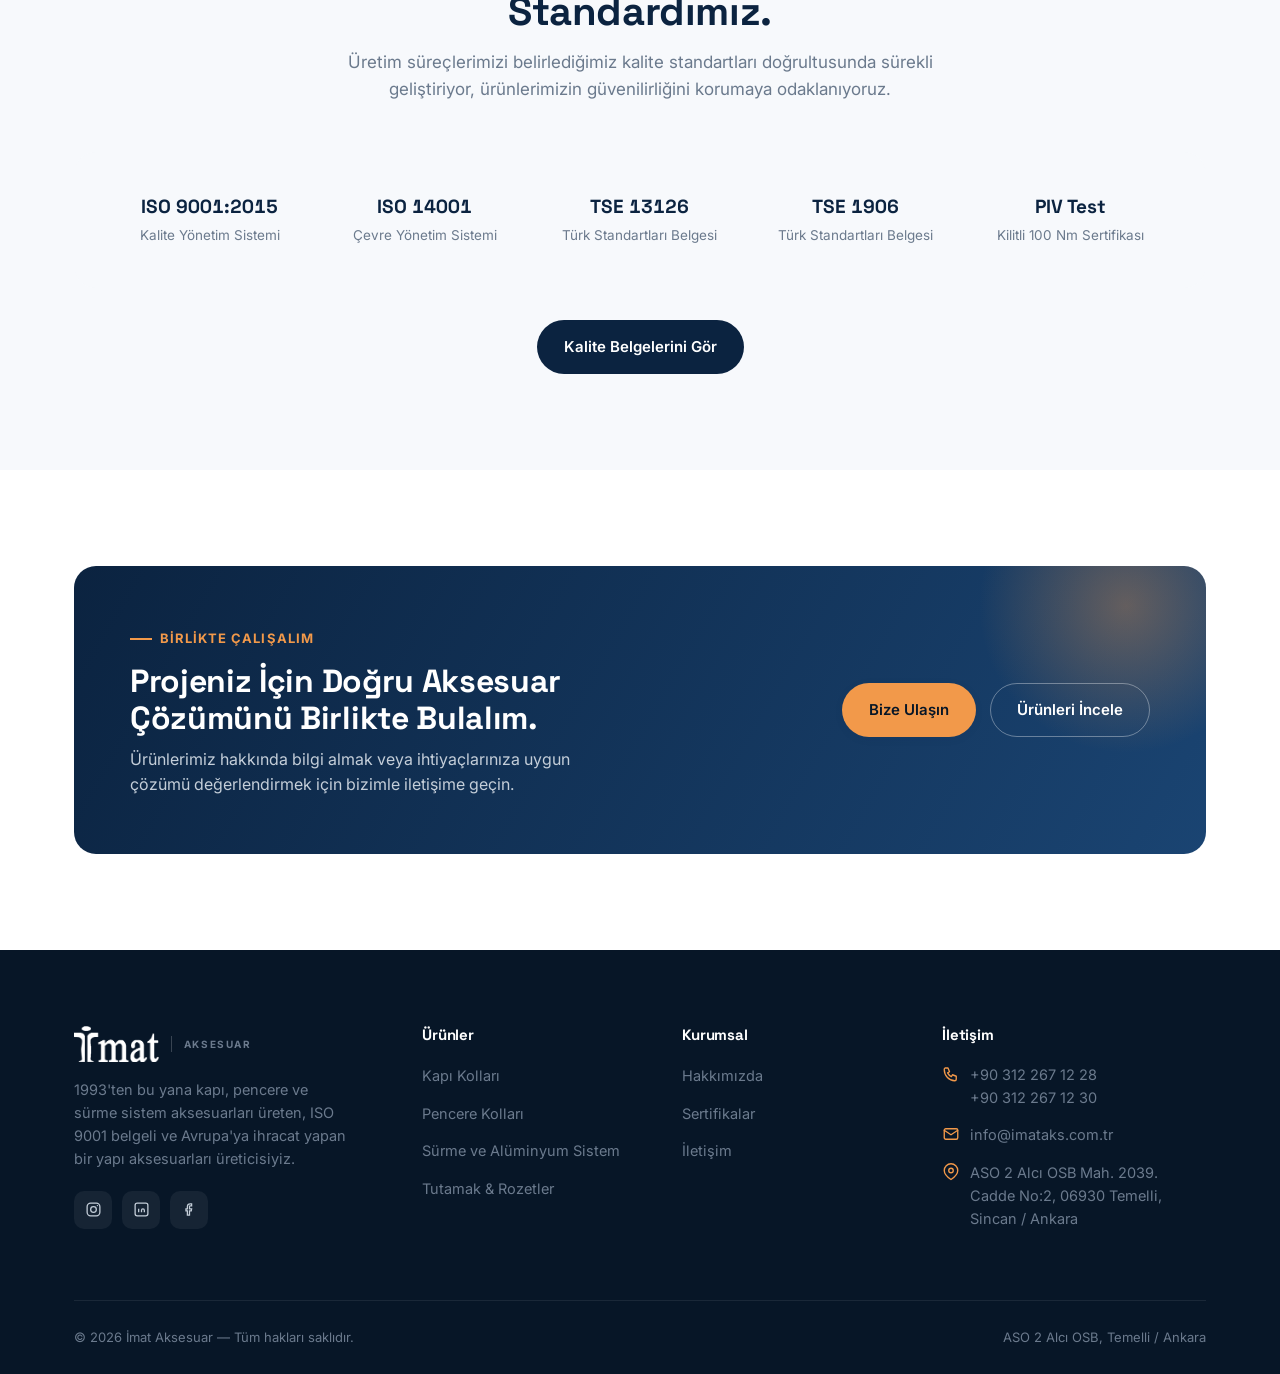
==== commit d50866cb: "Ana sayfa hero'sunu etkileşimli ev noktalarıyla tamamla, dil seçici ve mikro-etkileşimler ekle - Yar" ====
--- a/index.html
+++ b/index.html
@@ -31,6 +31,17 @@
         <svg viewBox="0 0 24 24" fill="none" stroke="currentColor" stroke-width="1.8" stroke-linecap="round" stroke-linejoin="round"><path d="M4 4h4l2 5-2.5 1.5a11 11 0 0 0 5 5L14 13l5 2v4a2 2 0 0 1-2 2C9.6 21 3 14.4 3 6a2 2 0 0 1 1-2z"/></svg>
         0312 267 12 28
       </a>
+      <div class="lang-switch">
+        <button type="button" class="lang-switch-btn" aria-haspopup="true" aria-expanded="false">
+          <span class="lang-flag" aria-hidden="true">🇹🇷</span>
+          <span class="lang-code">TR</span>
+          <svg class="lang-caret" viewBox="0 0 24 24" fill="none" stroke="currentColor" stroke-width="2" stroke-linecap="round" stroke-linejoin="round"><path d="M6 9l6 6 6-6"/></svg>
+        </button>
+        <div class="lang-menu" role="menu">
+          <button type="button" class="lang-option is-active" role="menuitem" data-lang="tr"><span aria-hidden="true">🇹🇷</span> Türkçe</button>
+          <button type="button" class="lang-option" role="menuitem" data-lang="en"><span aria-hidden="true">🇬🇧</span> English</button>
+        </div>
+      </div>
       <a href="iletisim.html" class="btn btn--primary btn--sm">Teklif Alın</a>
       <button class="nav-toggle" aria-label="Menü" aria-expanded="false">
         <svg viewBox="0 0 24 24" fill="none" stroke="currentColor" stroke-width="1.8" stroke-linecap="round"><path d="M3 6h18M3 12h18M3 18h18"/></svg>
@@ -41,40 +52,91 @@
 
 <!-- HERO -->
 <section class="hero">
-  <div class="container hero-grid">
-    <div>
-      <div class="hero-badge"><span class="dot">30+</span> 1993'ten bu yana yapı aksesuarında üretim</div>
-      <h1>Kapı ve pencerenize <em>güvenilir</em> dokunuşu biz sağlıyoruz</h1>
-      <p class="lead">PVC, ahşap ve alüminyum doğrama sistemleri için kapı kolu, pencere kolu, sürme sistem ve tutamak üretiyoruz. Kendi kalıphanemiz ve tam otomatik üretim hattımızla ISO 9001 ve TSE standartlarında, Avrupa'ya ihraç edilen kalite.</p>
-      <div class="hero-actions">
-        <a href="urunler.html" class="btn btn--primary">
-          Ürünlerimizi İnceleyin
-          <svg viewBox="0 0 24 24" fill="none" stroke="currentColor" stroke-width="2" stroke-linecap="round" stroke-linejoin="round"><path d="M5 12h14M13 6l6 6-6 6"/></svg>
-        </a>
-        <a href="iletisim.html" class="btn btn--ghost">Teklif Alın</a>
-      </div>
-      <div class="hero-stats">
-        <div class="stat"><b>1993</b><span>Kuruluş Yılı</span></div>
-        <div class="stat"><b>ISO 9001</b><span>Kalite Belgesi</span></div>
-        <div class="stat"><b>4</b><span>Ana Ürün Grubu</span></div>
-        <div class="stat"><b>AB</b><span>İhracat Pazarı</span></div>
-      </div>
-    </div>
-    <div class="hero-visual">
-      <div class="ring r1"></div>
-      <div class="ring r2"></div>
-      <div class="plate">
-        <img src="assets/urun-bati.webp" alt="İmat Batı serisi kapı kolu" width="900" height="506">
-      </div>
-      <div class="hero-float f1">
-        <svg viewBox="0 0 24 24" fill="none" stroke="currentColor" stroke-width="2" stroke-linecap="round" stroke-linejoin="round"><path d="M12 2l2.6 6.6L22 9.3l-5.4 4.7L18.2 21 12 17.3 5.8 21l1.6-7-5.4-4.7 7.4-.7z"/></svg>
-        TSE &amp; ISO 9001
-      </div>
-      <div class="hero-float f2">
-        <svg viewBox="0 0 24 24" fill="none" stroke="currentColor" stroke-width="2" stroke-linecap="round" stroke-linejoin="round"><circle cx="12" cy="12" r="9"/><path d="M3 12h18M12 3c2.5 2.5 4 5.6 4 9s-1.5 6.5-4 9c-2.5-2.5-4-5.6-4-9s1.5-6.5 4-9z"/></svg>
-        Avrupa'ya İhracat
-      </div>
-    </div>
+  <div class="hero-media">
+    <img src="assets/hero.webp" alt="İmat aksesuarlarının kullanıldığı modern konut cephesi" width="1920" height="1080">
+    <div class="hero-scrim"></div>
+  </div>
+
+  <div class="hero-hotspots" aria-hidden="false">
+    <!-- Giriş kapısı -->
+    <div class="hotspot" style="--x:48%; --y:64%;">
+      <button class="hotspot-pin" aria-expanded="false" aria-controls="hs-kapi">
+        <span class="pin-dot"></span>
+        <span class="pin-label">Giriş Kapısı</span>
+      </button>
+      <div class="hotspot-card" id="hs-kapi">
+        <div class="hs-thumb"><img src="assets/ev-kapi.png" alt="İmat kapı kolu" loading="lazy"></div>
+        <div class="hs-body">
+          <span class="hs-tag">Kapı Kolları</span>
+          <h3>Girişte İlk İzlenim</h3>
+          <p>Fonksiyonelliği modern tasarımla buluşturan, farklı mekan ve malzeme seçeneklerine uygun kapı kolu çözümleri.</p>
+          <a href="urunler.html#kapi-kollari">Kapı Kollarını Gör <svg viewBox="0 0 24 24" fill="none" stroke="currentColor" stroke-width="2" stroke-linecap="round" stroke-linejoin="round"><path d="M5 12h14M13 6l6 6-6 6"/></svg></a>
+        </div>
+      </div>
+    </div>
+
+    <!-- Teras / sürme sistem -->
+    <div class="hotspot" style="--x:66%; --y:47%;">
+      <button class="hotspot-pin" aria-expanded="false" aria-controls="hs-surme">
+        <span class="pin-dot"></span>
+        <span class="pin-label">Teras Sürme Sistem</span>
+      </button>
+      <div class="hotspot-card" id="hs-surme">
+        <div class="hs-thumb"><img src="assets/urun-surme.webp" alt="İmat sürme sistem kolu" loading="lazy"></div>
+        <div class="hs-body">
+          <span class="hs-tag">Sürme &amp; Alüminyum Sistem</span>
+          <h3>Hareketin Konforlu Hali</h3>
+          <p>Sürme sistemleri için ergonomik tutuş, şık görünüm ve günlük kullanım konforunu bir araya getiren çözümler.</p>
+          <a href="urunler.html#surme-sistem">Sürme Sistemlerini Gör <svg viewBox="0 0 24 24" fill="none" stroke="currentColor" stroke-width="2" stroke-linecap="round" stroke-linejoin="round"><path d="M5 12h14M13 6l6 6-6 6"/></svg></a>
+        </div>
+      </div>
+    </div>
+
+    <!-- Üst kat penceresi -->
+    <div class="hotspot flip" style="--x:85%; --y:40%;">
+      <button class="hotspot-pin" aria-expanded="false" aria-controls="hs-pencere">
+        <span class="pin-dot"></span>
+        <span class="pin-label">Üst Kat Penceresi</span>
+      </button>
+      <div class="hotspot-card" id="hs-pencere">
+        <div class="hs-thumb"><img src="assets/ev-pencere-2.png" alt="İmat pencere kolu" loading="lazy"></div>
+        <div class="hs-body">
+          <span class="hs-tag">Pencere Kolları</span>
+          <h3>Her Pencerede Kusursuz Uyum</h3>
+          <p>PVC, ahşap ve alüminyum doğrama sistemleri için estetik ve işlevsel pencere kolu çözümleri.</p>
+          <a href="urunler.html#pencere-kollari">Pencere Kollarını Gör <svg viewBox="0 0 24 24" fill="none" stroke="currentColor" stroke-width="2" stroke-linecap="round" stroke-linejoin="round"><path d="M5 12h14M13 6l6 6-6 6"/></svg></a>
+        </div>
+      </div>
+    </div>
+  </div>
+
+  <div class="hero-spotlight" aria-hidden="true"></div>
+
+  <div class="container hero-content">
+    <div class="hero-badge"><span class="dot">✓</span> 1993'ten Bugüne Üretim</div>
+    <h1>Detaylarda <em>Fark Yaratmak</em><br>İçin Tasarlandı.</h1>
+    <p class="lead">Kapı, pencere ve sürme sistemleri için estetik, fonksiyonel ve güvenilir aksesuar çözümleri.</p>
+    <div class="hero-actions">
+      <a href="urunler.html" class="btn btn--primary">
+        Ürünleri Keşfet
+        <svg viewBox="0 0 24 24" fill="none" stroke="currentColor" stroke-width="2" stroke-linecap="round" stroke-linejoin="round"><path d="M5 12h14M13 6l6 6-6 6"/></svg>
+      </a>
+      <a href="hakkimizda.html" class="btn btn--ghost">İmat'ı Tanıyın</a>
+    </div>
+    <p class="hero-hint">
+      <svg viewBox="0 0 24 24" fill="none" stroke="currentColor" stroke-width="1.8" stroke-linecap="round" stroke-linejoin="round"><path d="M9 11.5a3 3 0 1 1 6 0c0 2-3 2.5-3 4.5"/><circle cx="12" cy="19" r="1" fill="currentColor" stroke="none"/><circle cx="12" cy="12" r="9"/></svg>
+      Ürünü görmek için görsel üzerindeki noktalara dokunun.
+    </p>
+  </div>
+</section>
+
+<!-- HERO STATS -->
+<section class="hero-stats-strip">
+  <div class="container">
+    <div class="stat"><b>1993</b><span>Üretimden Bugüne</span></div>
+    <div class="stat"><b>4</b><span>Ana Ürün Grubu</span></div>
+    <div class="stat"><b>ISO 9001</b><span>Kalite Standardı</span></div>
+    <div class="stat"><b>GLOBAL</b><span>Pazarlara Ulaşan Üretim</span></div>
   </div>
 </section>
 
@@ -82,16 +144,16 @@
 <section class="section">
   <div class="container">
     <div class="section-head reveal">
-      <div class="eyebrow">Ürün Gruplarımız</div>
-      <h2>Doğramanızın her noktası için doğru aksesuar</h2>
-      <p>Kapı kolundan sürme sistem tutamaklarına kadar dört ana ürün grubuyla PVC, ahşap ve alüminyum doğramalara uyumlu çözümler sunuyoruz.</p>
+      <div class="eyebrow">Çözüm Alanlarımız</div>
+      <h2>Her Açılışta, Her Dokunuşta İmat.</h2>
+      <p>Kapıdan pencereye, sürme sistemlerden tamamlayıcı aksesuarlara kadar farklı doğrama sistemleri için tasarlanmış çözümler.</p>
     </div>
     <div class="grid-4">
       <div class="product-card reveal">
         <div class="thumb"><img src="assets/urun-kapi-kolu.webp" alt="İmat kapı kolu" loading="lazy"></div>
         <div class="card-body">
           <h3>Kapı Kolları</h3>
-          <p>Farklı malzeme ve mekânlara uygun, modern ve dayanıklı kapı kolu çözümleri.</p>
+          <p>Girişlerden iç mekanlara kadar farklı kullanım alanları için estetik ve dayanıklı kol çözümleri.</p>
           <a href="urunler.html#kapi-kollari" class="card-link">Ürünleri Gör <svg viewBox="0 0 24 24" fill="none" stroke="currentColor" stroke-width="2" stroke-linecap="round" stroke-linejoin="round"><path d="M5 12h14M13 6l6 6-6 6"/></svg></a>
         </div>
       </div>
@@ -99,15 +161,15 @@
         <div class="thumb"><img src="assets/urun-pencere-kolu.webp" alt="İmat pencere kolu" loading="lazy"></div>
         <div class="card-body">
           <h3>Pencere Kolları</h3>
-          <p>PVC ve ahşap pencere sistemleri için ergonomik, uzun ömürlü kol modelleri.</p>
+          <p>Farklı doğrama sistemleriyle uyum sağlayan, ergonomi ve tasarımı bir araya getiren çözümler.</p>
           <a href="urunler.html#pencere-kollari" class="card-link">Ürünleri Gör <svg viewBox="0 0 24 24" fill="none" stroke="currentColor" stroke-width="2" stroke-linecap="round" stroke-linejoin="round"><path d="M5 12h14M13 6l6 6-6 6"/></svg></a>
         </div>
       </div>
       <div class="product-card reveal">
         <div class="thumb"><img src="assets/urun-surme.webp" alt="İmat sürme sistem kolu" loading="lazy"></div>
         <div class="card-body">
-          <h3>Sürme ve Alüminyum Sistem</h3>
-          <p>Sürgülü sistemlere özel, ergonomik tutuş sağlayan şık ve kullanışlı kollar.</p>
+          <h3>Sürme &amp; Alüminyum Sistem</h3>
+          <p>Sürgülü sistemlerde akıcı kullanım ve ergonomik tutuş için geliştirilmiş çözümler.</p>
           <a href="urunler.html#surme-sistem" class="card-link">Ürünleri Gör <svg viewBox="0 0 24 24" fill="none" stroke="currentColor" stroke-width="2" stroke-linecap="round" stroke-linejoin="round"><path d="M5 12h14M13 6l6 6-6 6"/></svg></a>
         </div>
       </div>
@@ -115,7 +177,7 @@
         <div class="thumb"><img src="assets/urun-tutamak.webp" alt="İmat tutamak ve rozet" loading="lazy"></div>
         <div class="card-body">
           <h3>Tutamak &amp; Rozetler</h3>
-          <p>Sürme sistemler için şık tasarımlı tutamak ve rozet çözümleri.</p>
+          <p>Detayları tamamlayan, farklı uygulamalara uyum sağlayan tamamlayıcı aksesuarlar.</p>
           <a href="urunler.html#tutamak-rozetler" class="card-link">Ürünleri Gör <svg viewBox="0 0 24 24" fill="none" stroke="currentColor" stroke-width="2" stroke-linecap="round" stroke-linejoin="round"><path d="M5 12h14M13 6l6 6-6 6"/></svg></a>
         </div>
       </div>
@@ -123,44 +185,34 @@
   </div>
 </section>
 
-<!-- NEDEN İMAT -->
+<!-- İMAT'IN FARKI -->
 <section class="section section--dark">
   <div class="container">
     <div class="section-head reveal">
-      <div class="eyebrow">Neden İmat Aksesuar</div>
-      <h2>Üretimden ihracata uçtan uca kontrol</h2>
-      <p>Kalıp tasarımından metal işlemeye, kendi bünyemizde yürüttüğümüz üretim süreçleriyle kaliteyi baştan sona kendimiz garanti ediyoruz.</p>
-    </div>
-    <div class="grid-3">
-      <div class="feature-card reveal">
-        <div class="icon-wrap"><svg viewBox="0 0 24 24" fill="none" stroke="currentColor" stroke-width="1.8" stroke-linecap="round" stroke-linejoin="round"><path d="M3 21h18M5 21V9l7-5 7 5v12M9 21v-6h6v6"/></svg></div>
-        <h3>Kendi Kalıp ve Döküm Üretimi</h3>
-        <p>1995'te kurulan kalıphanemiz ve metal döküm bölümümüzle tasarımdan üretime tüm süreç kontrolümüzde.</p>
-      </div>
-      <div class="feature-card reveal">
-        <div class="icon-wrap"><svg viewBox="0 0 24 24" fill="none" stroke="currentColor" stroke-width="1.8" stroke-linecap="round" stroke-linejoin="round"><circle cx="12" cy="12" r="3"/><path d="M19.4 15a1.7 1.7 0 0 0 .3 1.9l.1.1a2 2 0 1 1-2.8 2.8l-.1-.1a1.7 1.7 0 0 0-1.9-.3 1.7 1.7 0 0 0-1 1.5V21a2 2 0 1 1-4 0v-.1a1.7 1.7 0 0 0-1-1.6 1.7 1.7 0 0 0-1.9.3l-.1.1a2 2 0 1 1-2.8-2.8l.1-.1a1.7 1.7 0 0 0 .3-1.9 1.7 1.7 0 0 0-1.5-1H3a2 2 0 1 1 0-4h.1a1.7 1.7 0 0 0 1.6-1 1.7 1.7 0 0 0-.3-1.9l-.1-.1a2 2 0 1 1 2.8-2.8l.1.1a1.7 1.7 0 0 0 1.9.3H9a1.7 1.7 0 0 0 1-1.5V3a2 2 0 1 1 4 0v.1a1.7 1.7 0 0 0 1 1.5 1.7 1.7 0 0 0 1.9-.3l.1-.1a2 2 0 1 1 2.8 2.8l-.1.1a1.7 1.7 0 0 0-.3 1.9V9a1.7 1.7 0 0 0 1.5 1H21a2 2 0 1 1 0 4h-.1a1.7 1.7 0 0 0-1.5 1z"/></svg></div>
-        <h3>Tam Otomatik Üretim Hattı</h3>
-        <p>Alman teknik iş birliğiyle kurulan otomatik ispanyolet üretim hattı, kesintisiz ve standart üretim sağlar.</p>
-      </div>
+      <div class="eyebrow">Neden İmat?</div>
+      <h2>30 Yılı Aşan Üretim Deneyimi. Bugünün İhtiyaçlarına Göre Gelişen Bir Marka.</h2>
+      <p>1993'ten bu yana değişen ihtiyaçları takip ediyor, üretim deneyimimizi modern tasarım ve sürekli gelişim anlayışıyla birleştiriyoruz.</p>
+    </div>
+    <div class="grid-4">
       <div class="feature-card reveal">
         <div class="icon-wrap"><svg viewBox="0 0 24 24" fill="none" stroke="currentColor" stroke-width="1.8" stroke-linecap="round" stroke-linejoin="round"><path d="M12 2l2.6 6.6L22 9.3l-5.4 4.7L18.2 21 12 17.3 5.8 21l1.6-7-5.4-4.7 7.4-.7z"/></svg></div>
-        <h3>ISO 9001 Kalite Yönetimi</h3>
-        <p>ISO 9001:2015 ve TSE belgeli üretim süreçleriyle her partide aynı kalite standardını garanti ediyoruz.</p>
+        <h3>Kaliteye Bağlılık</h3>
+        <p>Her aşamada kalite standartlarını koruyarak uzun ömürlü ve güvenilir çözümler sunuyoruz.</p>
       </div>
       <div class="feature-card reveal">
-        <div class="icon-wrap"><svg viewBox="0 0 24 24" fill="none" stroke="currentColor" stroke-width="1.8" stroke-linecap="round" stroke-linejoin="round"><circle cx="12" cy="12" r="9"/><path d="M3 12h18M12 3c2.5 2.5 4 5.6 4 9s-1.5 6.5-4 9c-2.5-2.5-4-5.6-4-9s1.5-6.5 4-9z"/></svg></div>
-        <h3>Avrupa'ya İhracat</h3>
-        <p>Üretimimizin önemli bir bölümünü başta Almanya olmak üzere Avrupa pazarlarına ihraç ediyoruz.</p>
-      </div>
-      <div class="feature-card reveal">
-        <div class="icon-wrap"><svg viewBox="0 0 24 24" fill="none" stroke="currentColor" stroke-width="1.8" stroke-linecap="round" stroke-linejoin="round"><path d="M17 20h5v-2a4 4 0 0 0-3-3.87M9 20H4v-2a4 4 0 0 1 3-3.87m5-4.13a4 4 0 1 0 0-8 4 4 0 0 0 0 8zm7 4a4 4 0 1 0-8 0"/></svg></div>
-        <h3>Alman Teknik İş Birliği</h3>
-        <p>1997'de kurulan metal işleme bölümümüz Alman teknik ortaklığıyla hayata geçirildi.</p>
+        <div class="icon-wrap"><svg viewBox="0 0 24 24" fill="none" stroke="currentColor" stroke-width="1.8" stroke-linecap="round" stroke-linejoin="round"><path d="M3 17l6-6 4 4 8-8M21 7h-6M21 7v6"/></svg></div>
+        <h3>Sürekli Gelişim</h3>
+        <p>Üretim tekniklerimizi ve ürünlerimizi sürekli geliştirerek sektörün değişen ihtiyaçlarına uyum sağlıyoruz.</p>
       </div>
       <div class="feature-card reveal">
         <div class="icon-wrap"><svg viewBox="0 0 24 24" fill="none" stroke="currentColor" stroke-width="1.8" stroke-linecap="round" stroke-linejoin="round"><path d="M20 6L9 17l-5-5"/></svg></div>
-        <h3>Müşteri Odaklı Yaklaşım</h3>
-        <p>İş ortaklarımızla kurduğumuz güçlü ilişkiler ve hızlı çözüm anlayışıyla güven yaratıyoruz.</p>
+        <h3>Müşteri Memnuniyeti</h3>
+        <p>İş ortaklarımızla uzun vadeli ilişkiler kuruyor, beklentileri karşılayan çözümler geliştirmeye odaklanıyoruz.</p>
+      </div>
+      <div class="feature-card reveal">
+        <div class="icon-wrap"><svg viewBox="0 0 24 24" fill="none" stroke="currentColor" stroke-width="1.8" stroke-linecap="round" stroke-linejoin="round"><path d="M12 3l7 3v6c0 5-3.5 8-7 9-3.5-1-7-4-7-9V6l7-3z"/></svg></div>
+        <h3>Sorumluluk &amp; Güven</h3>
+        <p>Üretimden iş ortaklıklarımıza kadar güvenilir, sorumlu ve sürdürülebilir bir yaklaşım benimsiyoruz.</p>
       </div>
     </div>
   </div>
@@ -170,18 +222,14 @@
 <section class="section">
   <div class="container">
     <div class="split">
-      <div class="reveal">
-        <div class="eyebrow">1993'ten Bugüne</div>
-        <h2 style="font-size:32px;margin-bottom:18px;">Menteşe ve koldan başlayan hikaye, bugün Avrupa'ya ihracata uzanıyor</h2>
-        <p style="color:var(--gray-500);font-size:16px;margin-bottom:26px;">PVC pencere sektörünün hızla geliştiği dönemde menteşe ve kol imalatıyla başladığımız üretim yolculuğumuzu, kendi kalıphanemiz, metal işleme ve döküm bölümlerimizle büyüttük. 2004'ten bu yana odağımız kapı ve pencere kolu üretiminde.</p>
-        <ul class="check-list">
-          <li><svg viewBox="0 0 24 24" fill="none" stroke="currentColor" stroke-width="2" stroke-linecap="round" stroke-linejoin="round"><path d="M20 6L9 17l-5-5"/></svg> 1995'te kurulan kendi kalıphanemiz</li>
-          <li><svg viewBox="0 0 24 24" fill="none" stroke="currentColor" stroke-width="2" stroke-linecap="round" stroke-linejoin="round"><path d="M20 6L9 17l-5-5"/></svg> CAD/CAM destekli kalıp tasarım merkezi</li>
-          <li><svg viewBox="0 0 24 24" fill="none" stroke="currentColor" stroke-width="2" stroke-linecap="round" stroke-linejoin="round"><path d="M20 6L9 17l-5-5"/></svg> Alüminyum kapı ve pencere kolu üretimi</li>
-        </ul>
-        <a href="hakkimizda.html" class="btn btn--outline" style="margin-top:10px;">Hikayemizin Tamamı</a>
-      </div>
-      <div class="split-media reveal">
+      <div class="reveal reveal--left">
+        <div class="eyebrow">İmat Aksesuar</div>
+        <h2 style="font-size:32px;margin-bottom:18px;">1993'ten Bugüne, Üretimle Büyüyen Bir Hikâye.</h2>
+        <p style="color:var(--gray-500);font-size:16px;margin-bottom:26px;">İMAT Aksesuar, 1993 yılında PVC pencere sektörünün gelişen ihtiyaçlarına yönelik menteşe ve kol üretimiyle yola çıktı. Zaman içinde kalıp, metal işleme ve döküm alanlarında geliştirdiği üretim altyapısıyla ürün ve yetkinliklerini genişletti.</p>
+        <p style="color:var(--gray-500);font-size:16px;margin-bottom:26px;">2004 yılından itibaren odağını kapı ve pencere kollarına yoğunlaştıran İmat, bugün üretimini Avrupa başta olmak üzere farklı pazarlara sunuyor.</p>
+        <a href="hakkimizda.html" class="btn btn--outline" style="margin-top:10px;">Hikâyemizi Keşfedin</a>
+      </div>
+      <div class="split-media reveal reveal--right">
         <img src="assets/fabrika.webp" alt="İmat Aksesuar üretim tesisi, Temelli / Ankara" loading="lazy">
         <div class="badge-chip"><div><b>1993</b><span>Kuruluş yılı</span></div></div>
       </div>
@@ -192,14 +240,20 @@
 <!-- SERTİFİKA TEASER -->
 <section class="section section--alt">
   <div class="container">
-    <div class="stats-strip reveal">
-      <div class="stat"><b>ISO 9001</b><span>Kalite Yönetim Sistemi</span></div>
-      <div class="stat"><b>TSE</b><span>Türk Standartları Belgesi</span></div>
-      <div class="stat"><b>PIV</b><span>Kilit Test Sertifikası</span></div>
-      <div class="stat"><b>1993</b><span>Kesintisiz Üretim</span></div>
+    <div class="section-head center reveal">
+      <div class="eyebrow">Kalite &amp; Güven</div>
+      <h2>Kalite Bir Hedef Değil, Üretim Standardımız.</h2>
+      <p>Üretim süreçlerimizi belirlediğimiz kalite standartları doğrultusunda sürekli geliştiriyor, ürünlerimizin güvenilirliğini korumaya odaklanıyoruz.</p>
+    </div>
+    <div class="stats-strip cols-5 reveal">
+      <div class="stat"><b>ISO 9001:2015</b><span>Kalite Yönetim Sistemi</span></div>
+      <div class="stat"><b>ISO 14001</b><span>Çevre Yönetim Sistemi</span></div>
+      <div class="stat"><b>TSE 13126</b><span>Türk Standartları Belgesi</span></div>
+      <div class="stat"><b>TSE 1906</b><span>Türk Standartları Belgesi</span></div>
+      <div class="stat"><b>PIV Test</b><span>Kilitli 100 Nm Sertifikası</span></div>
     </div>
     <div style="text-align:center;margin-top:32px;">
-      <a href="sertifikalar.html" class="btn btn--dark">Tüm Sertifikaları İnceleyin</a>
+      <a href="sertifikalar.html" class="btn btn--dark">Kalite Belgelerini Gör</a>
     </div>
   </div>
 </section>
@@ -209,12 +263,13 @@
   <div class="container">
     <div class="cta-banner reveal">
       <div>
-        <h2>Projeniz için doğru aksesuar çözümünü birlikte belirleyelim</h2>
-        <p>Ürün kataloğumuz, teknik detaylar ve fiyat teklifi için ekibimizle iletişime geçin.</p>
+        <div class="eyebrow">Birlikte Çalışalım</div>
+        <h2>Projeniz İçin Doğru Aksesuar Çözümünü Birlikte Bulalım.</h2>
+        <p>Ürünlerimiz hakkında bilgi almak veya ihtiyaçlarınıza uygun çözümü değerlendirmek için bizimle iletişime geçin.</p>
       </div>
       <div class="cta-actions">
-        <a href="iletisim.html" class="btn btn--primary">Teklif Alın</a>
-        <a href="tel:+903122671228" class="btn btn--ghost">0312 267 12 28</a>
+        <a href="iletisim.html" class="btn btn--primary">Bize Ulaşın</a>
+        <a href="urunler.html" class="btn btn--ghost">Ürünleri İncele</a>
       </div>
     </div>
   </div>
--- a/css/style.css
+++ b/css/style.css
@@ -189,6 +189,88 @@
 }
 .header-phone svg { width: 18px; height: 18px; color: var(--amber-500); }
 
+/* Language switch */
+.lang-switch { position: relative; }
+.lang-switch-btn {
+  display: flex;
+  align-items: center;
+  gap: 7px;
+  background: var(--gray-100);
+  border: 1px solid transparent;
+  border-radius: 999px;
+  padding: 8px 12px;
+  font-weight: 600;
+  font-size: 13.5px;
+  color: var(--navy-900);
+  cursor: pointer;
+  transition: background .18s ease, border-color .18s ease;
+}
+.lang-switch-btn:hover, .lang-switch-btn:focus-visible { background: var(--gray-300); }
+.lang-flag { font-size: 15px; line-height: 1; }
+.lang-caret { width: 14px; height: 14px; transition: transform .2s ease; }
+.lang-switch.is-open .lang-caret { transform: rotate(180deg); }
+
+.lang-menu {
+  position: absolute;
+  top: calc(100% + 10px);
+  right: 0;
+  min-width: 172px;
+  background: var(--white);
+  border-radius: var(--radius-md);
+  box-shadow: var(--shadow-lg);
+  padding: 8px;
+  opacity: 0;
+  visibility: hidden;
+  transform: translateY(-6px);
+  transition: opacity .18s ease, transform .18s ease, visibility .18s;
+  z-index: 1100;
+}
+.lang-switch.is-open .lang-menu { opacity: 1; visibility: visible; transform: translateY(0); }
+.lang-option {
+  display: flex;
+  align-items: center;
+  gap: 10px;
+  width: 100%;
+  background: none;
+  border: none;
+  border-radius: var(--radius-sm);
+  padding: 10px 12px;
+  font-size: 14px;
+  font-weight: 600;
+  color: var(--gray-700);
+  cursor: pointer;
+  text-align: left;
+  transition: background .15s ease;
+}
+.lang-option:hover, .lang-option:focus-visible { background: var(--gray-50); }
+.lang-option.is-active { color: var(--navy-900); }
+.lang-option.is-active::after {
+  content: "";
+  width: 7px; height: 7px;
+  border-radius: 50%;
+  background: var(--amber-500);
+  margin-left: auto;
+}
+
+.toast {
+  position: fixed;
+  left: 50%;
+  bottom: 30px;
+  transform: translate(-50%, 12px);
+  background: var(--navy-950);
+  color: var(--white);
+  font-size: 14px;
+  font-weight: 600;
+  padding: 13px 22px;
+  border-radius: 999px;
+  box-shadow: var(--shadow-lg);
+  opacity: 0;
+  pointer-events: none;
+  transition: opacity .25s ease, transform .25s ease;
+  z-index: 2100;
+}
+.toast.show { opacity: 1; transform: translate(-50%, 0); }
+
 .nav-toggle {
   display: none;
   width: 42px; height: 42px;
@@ -207,9 +289,6 @@
 .hero {
   position: relative;
   padding: 168px 0 100px;
-  background:
-    linear-gradient(100deg, rgba(7,22,39,0.95) 0%, rgba(7,22,39,0.86) 42%, rgba(7,22,39,0.45) 72%, rgba(7,22,39,0.30) 100%),
-    url("../assets/hero.webp") center/cover no-repeat;
   color: var(--white);
   overflow: hidden;
 }
@@ -217,20 +296,13 @@
   content: "";
   position: absolute;
   inset: 0;
+  z-index: 1;
   background-image:
     linear-gradient(rgba(255,255,255,0.04) 1px, transparent 1px),
     linear-gradient(90deg, rgba(255,255,255,0.04) 1px, transparent 1px);
   background-size: 44px 44px;
   mask-image: linear-gradient(180deg, black, transparent 75%);
   pointer-events: none;
-}
-.hero-grid {
-  position: relative;
-  z-index: 1;
-  display: grid;
-  grid-template-columns: 1.05fr 0.95fr;
-  gap: 48px;
-  align-items: center;
 }
 .hero-badge {
   display: inline-flex;
@@ -265,74 +337,286 @@
   max-width: 540px;
   margin-bottom: 34px;
 }
-.hero-actions { display: flex; gap: 14px; flex-wrap: wrap; margin-bottom: 52px; }
-
-.hero-stats {
+.hero-actions { display: flex; gap: 14px; flex-wrap: wrap; margin-bottom: 0; }
+
+/* ==========================================================================
+   Hero — interactive house hotspots
+   ========================================================================== */
+.hero-media {
+  position: absolute;
+  inset: 0;
+  z-index: 0;
+}
+.hero-media img {
+  width: 100%;
+  height: 100%;
+  object-fit: cover;
+}
+.hero-scrim {
+  position: absolute;
+  inset: 0;
+  background: linear-gradient(100deg, rgba(7,22,39,0.95) 0%, rgba(7,22,39,0.86) 42%, rgba(7,22,39,0.45) 72%, rgba(7,22,39,0.30) 100%);
+}
+
+/* Spotlight overlay — dims the photo away from the active hotspot */
+.hero-spotlight {
+  position: absolute;
+  inset: 0;
+  z-index: 1;
+  background: radial-gradient(circle at var(--sx, 50%) var(--sy, 50%), transparent 0, transparent 90px, rgba(7,22,39,0.55) 260px);
+  opacity: 0;
+  transition: opacity .45s ease;
+  pointer-events: none;
+}
+.hero-hotspots.has-open ~ .hero-spotlight,
+.hero-spotlight.is-visible { opacity: 1; }
+
+.hero-content { position: relative; z-index: 3; pointer-events: none; }
+.hero-content > * { max-width: 560px; }
+.hero-content .hero-actions,
+.hero-content .hero-badge { pointer-events: auto; }
+
+.hero-hint {
+  display: flex;
+  align-items: center;
+  gap: 10px;
+  margin-top: 44px;
+  font-size: 13.5px;
+  color: var(--gray-300);
+}
+.hero-hint svg { width: 18px; height: 18px; color: var(--amber-500); flex-shrink: 0; }
+
+.hero-hotspots {
+  position: absolute;
+  inset: 0;
+  z-index: 2;
+}
+.hotspot {
+  position: absolute;
+  left: var(--x, 50%);
+  top: var(--y, 50%);
+  transform: translate(-50%, -50%);
+}
+.hotspot-pin {
+  position: relative;
+  width: 26px;
+  height: 26px;
+  border-radius: 50%;
+  background: transparent;
+  border: none;
+  cursor: pointer;
+  display: flex;
+  align-items: center;
+  justify-content: center;
+  padding: 9px;
+}
+.hotspot-pin::before,
+.hotspot-pin::after {
+  content: "";
+  position: absolute;
+  inset: 0;
+  border-radius: 50%;
+  border: 1.5px solid rgba(255,255,255,0.85);
+}
+.hotspot-pin::after {
+  animation: hotspot-ping 2.4s cubic-bezier(.3,.6,.3,1) infinite;
+}
+.hotspot-pin:hover::after,
+.hotspot-pin:focus-visible::after { animation-play-state: paused; }
+@keyframes hotspot-ping {
+  0% { transform: scale(1); opacity: .9; }
+  100% { transform: scale(2.1); opacity: 0; }
+}
+.pin-dot {
+  position: relative;
+  width: 8px;
+  height: 8px;
+  border-radius: 50%;
+  background: var(--amber-500);
+  box-shadow: 0 0 0 4px rgba(242,153,74,0.25);
+  transition: transform .2s ease, background .2s ease;
+}
+.hotspot-pin:hover .pin-dot,
+.hotspot-pin:focus-visible .pin-dot,
+.hotspot.is-open .pin-dot { transform: scale(1.25); background: var(--white); }
+.hotspot-pin:focus-visible { outline: 2px solid var(--white); outline-offset: 4px; border-radius: 50%; }
+
+.pin-label {
+  position: absolute;
+  bottom: calc(100% + 10px);
+  left: 50%;
+  transform: translate(-50%, 4px);
+  white-space: nowrap;
+  background: rgba(7,22,39,0.92);
+  color: var(--white);
+  font-size: 12.5px;
+  font-weight: 600;
+  padding: 6px 12px;
+  border-radius: 999px;
+  opacity: 0;
+  pointer-events: none;
+  transition: opacity .18s ease, transform .18s ease;
+}
+.hotspot-pin:hover .pin-label,
+.hotspot-pin:focus-visible .pin-label { opacity: 1; transform: translate(-50%, 0); }
+.hotspot.is-open .pin-label { opacity: 0; }
+
+.hotspot-card {
+  position: absolute;
+  top: calc(100% + 18px);
+  left: 50%;
+  transform: translate(-50%, 8px) scale(0.92);
+  transform-origin: top center;
+  width: 300px;
+  background: var(--white);
+  border-radius: var(--radius-lg);
+  box-shadow: var(--shadow-lg);
+  padding: 16px;
+  display: flex;
+  gap: 14px;
+  opacity: 0;
+  visibility: hidden;
+  pointer-events: none;
+  transition: opacity .28s ease, transform .28s ease, visibility .28s;
+}
+.hotspot.is-open .hotspot-card {
+  opacity: 1;
+  visibility: visible;
+  pointer-events: auto;
+  transform: translate(-50%, 0) scale(1);
+}
+/* Edge-aware positioning, refined by JS at open-time */
+.hotspot-card.card-left { left: auto; right: 0; transform: translate(0, 8px) scale(0.92); transform-origin: top right; }
+.hotspot.is-open .hotspot-card.card-left { transform: translate(0, 0) scale(1); }
+.hotspot-card.card-right { left: 0; transform: translate(0, 8px) scale(0.92); transform-origin: top left; }
+.hotspot.is-open .hotspot-card.card-right { transform: translate(0, 0) scale(1); }
+.hotspot-card.card-top { top: auto; bottom: calc(100% + 18px); transform: translate(-50%, -8px) scale(0.92); transform-origin: bottom center; }
+.hotspot.is-open .hotspot-card.card-top { transform: translate(-50%, 0) scale(1); }
+
+.hs-thumb {
+  width: 104px;
+  height: 104px;
+  flex-shrink: 0;
+  border-radius: var(--radius-sm);
+  background: var(--gray-50);
+  display: flex;
+  align-items: center;
+  justify-content: center;
+  overflow: hidden;
+}
+.hs-thumb img { width: 100%; height: 100%; object-fit: contain; transform: scale(1.65); }
+.hs-body { min-width: 0; }
+.hs-tag {
+  display: inline-block;
+  font-size: 11px;
+  font-weight: 700;
+  letter-spacing: 0.05em;
+  text-transform: uppercase;
+  color: var(--amber-600);
+  margin-bottom: 4px;
+}
+.hs-body h3 { font-size: 15px; color: var(--navy-900); margin-bottom: 4px; }
+.hs-body p { font-size: 12.5px; color: var(--gray-500); margin-bottom: 8px; line-height: 1.45; }
+.hs-body a {
+  display: inline-flex;
+  align-items: center;
+  gap: 5px;
+  font-size: 12.5px;
+  font-weight: 700;
+  color: var(--blue-600);
+}
+.hs-body a svg { width: 13px; height: 13px; }
+
+/* Staggered inner reveal once a card opens */
+.hotspot.is-open .hs-thumb,
+.hotspot.is-open .hs-tag,
+.hotspot.is-open .hs-body h3,
+.hotspot.is-open .hs-body p,
+.hotspot.is-open .hs-body a {
+  animation: hs-fade-up .35s ease both;
+}
+.hotspot.is-open .hs-thumb { animation-delay: .04s; }
+.hotspot.is-open .hs-tag { animation-delay: .08s; }
+.hotspot.is-open .hs-body h3 { animation-delay: .12s; }
+.hotspot.is-open .hs-body p { animation-delay: .16s; }
+.hotspot.is-open .hs-body a { animation-delay: .2s; }
+@keyframes hs-fade-up {
+  from { opacity: 0; transform: translateY(6px); }
+  to { opacity: 1; transform: translateY(0); }
+}
+
+@media (prefers-reduced-motion: reduce) {
+  .hotspot-pin::after { animation: none; }
+  .hotspot-card,
+  .hotspot-card.card-left,
+  .hotspot-card.card-right,
+  .hotspot-card.card-top { transition: opacity .01s linear; transform: none !important; }
+  .hotspot.is-open .hs-thumb,
+  .hotspot.is-open .hs-tag,
+  .hotspot.is-open .hs-body h3,
+  .hotspot.is-open .hs-body p,
+  .hotspot.is-open .hs-body a { animation: none; }
+}
+
+@media (max-width: 560px) {
+  .hotspot-card {
+    position: fixed;
+    left: 16px;
+    right: 16px;
+    bottom: 16px;
+    top: auto;
+    width: auto;
+    transform: translateY(16px) scale(1);
+    transform-origin: bottom center;
+  }
+  .hotspot.is-open .hotspot-card,
+  .hotspot-card.card-left,
+  .hotspot-card.card-right,
+  .hotspot-card.card-top { left: 16px; right: 16px; bottom: 16px; top: auto; transform: translateY(0) scale(1); }
+}
+
+/* ==========================================================================
+   Hero stats strip
+   ========================================================================== */
+.hero-stats-strip {
+  position: relative;
+  z-index: 2;
+  margin: -46px auto 0;
+  max-width: calc(var(--container) - 48px);
+  padding: 0 24px;
+}
+.hero-stats-strip .container {
   display: grid;
   grid-template-columns: repeat(4, 1fr);
-  gap: 18px;
-  border-top: 1px solid rgba(255,255,255,0.14);
-  padding-top: 30px;
-}
-.hero-stats .stat b {
+  gap: 0;
+  background: rgba(255,255,255,0.92);
+  backdrop-filter: blur(14px);
+  border: 1px solid rgba(255,255,255,0.6);
+  border-radius: var(--radius-lg);
+  box-shadow: var(--shadow-lg);
+  padding: 26px 0;
+}
+.hero-stats-strip .stat {
+  text-align: center;
+  border-right: 1px solid var(--gray-100);
+}
+.hero-stats-strip .stat:last-child { border-right: none; }
+.hero-stats-strip .stat b {
   display: block;
   font-family: var(--font-head);
-  font-size: 26px;
-  color: var(--white);
-}
-.hero-stats .stat span {
-  font-size: 13px;
-  color: var(--gray-300);
-}
-
-.hero-visual {
-  position: relative;
-  aspect-ratio: 1/1;
-  display: flex;
-  align-items: center;
-  justify-content: center;
-}
-.hero-visual .ring {
-  position: absolute;
-  border-radius: 50%;
-  border: 1px dashed rgba(255,255,255,0.18);
-  animation: spin 60s linear infinite;
-}
-.hero-visual .ring.r1 { inset: 0; }
-.hero-visual .ring.r2 { inset: 14%; border-color: rgba(255,255,255,0.12); animation-direction: reverse; animation-duration: 45s; }
-@keyframes spin { to { transform: rotate(360deg); } }
-@media (prefers-reduced-motion: reduce) { .hero-visual .ring { animation: none; } }
-
-.hero-visual .plate {
-  position: relative;
-  width: 76%;
-  background: rgba(255,255,255,0.94);
-  border: 1px solid rgba(255,255,255,0.5);
-  border-radius: 28px;
-  padding: 10px;
-  overflow: hidden;
-  box-shadow: var(--shadow-lg);
-  animation: floaty 6s ease-in-out infinite;
-}
-@keyframes floaty { 0%,100% { transform: translateY(0); } 50% { transform: translateY(-12px); } }
-@media (prefers-reduced-motion: reduce) { .hero-visual .plate { animation: none; } }
-.hero-visual .plate img { width: 100%; height: auto; transform: scale(1.5); }
-.hero-float {
-  position: absolute;
-  background: var(--white);
+  font-size: 24px;
   color: var(--navy-900);
-  border-radius: var(--radius-md);
-  padding: 14px 18px;
-  box-shadow: var(--shadow-lg);
-  display: flex;
-  align-items: center;
-  gap: 12px;
-  font-size: 13px;
-  font-weight: 700;
-}
-.hero-float svg { width: 22px; height: 22px; color: var(--amber-600); }
-.hero-float.f1 { top: 6%; left: -6%; }
-.hero-float.f2 { bottom: 8%; right: -8%; }
+}
+.hero-stats-strip .stat span {
+  font-size: 12.5px;
+  color: var(--gray-500);
+}
+@media (max-width: 860px) {
+  .hero-stats-strip { margin-top: -30px; }
+  .hero-stats-strip .container { grid-template-columns: repeat(2, 1fr); row-gap: 20px; padding: 22px 0; }
+  .hero-stats-strip .stat:nth-child(2n) { border-right: none; }
+  .hero-stats-strip .stat:nth-child(1), .hero-stats-strip .stat:nth-child(2) { border-bottom: 1px solid var(--gray-100); padding-bottom: 16px; }
+}
 
 /* ==========================================================================
    Product cards
@@ -501,6 +785,8 @@
 .stats-strip .stat { text-align: center; }
 .stats-strip .stat b { display:block; font-family: var(--font-head); font-size: 30px; color: var(--navy-900); }
 .stats-strip .stat span { font-size: 13.5px; color: var(--gray-500); }
+.stats-strip.cols-5 { grid-template-columns: repeat(5, 1fr); }
+.stats-strip.cols-5 .stat b { font-size: 19px; }
 
 /* ==========================================================================
    Certificates
@@ -579,6 +865,7 @@
   background: radial-gradient(circle, rgba(242,153,74,0.35), transparent 65%);
   right: -80px; top: -120px;
 }
+.cta-banner .eyebrow { color: var(--amber-500); position: relative; z-index: 1; }
 .cta-banner h2 { color: var(--white); font-size: clamp(24px, 2.6vw, 32px); margin-bottom: 10px; max-width: 520px; }
 .cta-banner p { color: var(--gray-300); max-width: 460px; }
 .cta-banner .cta-actions { display: flex; gap: 14px; flex-wrap: wrap; position: relative; z-index: 1; }
@@ -782,14 +1069,56 @@
 /* Reveal animation */
 .reveal { opacity: 0; transform: translateY(24px); transition: opacity .7s ease, transform .7s ease; }
 .reveal.in { opacity: 1; transform: translateY(0); }
+.reveal--left { transform: translateX(-28px); }
+.reveal--left.in { transform: translateX(0); }
+.reveal--right { transform: translateX(28px); }
+.reveal--right.in { transform: translateX(0); }
+
+/* Staggered cascade for grid children */
+.grid-4 > .reveal:nth-child(1), .grid-3 > .reveal:nth-child(1) { transition-delay: 0ms; }
+.grid-4 > .reveal:nth-child(2), .grid-3 > .reveal:nth-child(2) { transition-delay: 90ms; }
+.grid-4 > .reveal:nth-child(3), .grid-3 > .reveal:nth-child(3) { transition-delay: 180ms; }
+.grid-4 > .reveal:nth-child(4), .grid-3 > .reveal:nth-child(4) { transition-delay: 270ms; }
+.grid-3 > .reveal:nth-child(5) { transition-delay: 360ms; }
+.grid-3 > .reveal:nth-child(6) { transition-delay: 450ms; }
+
+/* Product card tilt (mousemove-driven, JS sets --rx/--ry, clamped to ~3deg) */
+.product-card {
+  --rx: 0deg;
+  --ry: 0deg;
+  transform: perspective(900px) rotateX(var(--rx)) rotateY(var(--ry)) translateY(0);
+}
+.product-card:hover { transform: perspective(900px) rotateX(var(--rx)) rotateY(var(--ry)) translateY(-6px); }
+
+/* Feature card hover polish */
+.feature-card { transition: border-color .2s ease, background .2s ease, transform .2s ease; }
+.feature-card:hover {
+  border-color: rgba(242,153,74,0.4);
+  background: rgba(255,255,255,0.07);
+  transform: translateY(-3px);
+}
+.feature-card:hover .icon-wrap { background: rgba(242,153,74,0.24); }
+.feature-card .icon-wrap { transition: background .2s ease; }
+
+/* Counters */
+.stat b { font-variant-numeric: tabular-nums; }
+
+@media (prefers-reduced-motion: reduce) {
+  .reveal, .reveal--left, .reveal--right {
+    transition: opacity .2s linear !important;
+    transform: none !important;
+    transition-delay: 0ms !important;
+  }
+  .product-card, .product-card:hover { transform: none !important; }
+  .feature-card, .feature-card:hover { transform: none !important; }
+  .btn { transition: background .18s ease, color .18s ease, border-color .18s ease !important; }
+}
 
 /* ==========================================================================
    Responsive
    ========================================================================== */
 @media (max-width: 1080px) {
   .grid-4 { grid-template-columns: repeat(2, 1fr); }
-  .hero-grid { grid-template-columns: 1fr; }
-  .hero-visual { max-width: 420px; margin: 0 auto; }
   .split, .detail-grid, .detail-grid.reverse { grid-template-columns: 1fr; }
   .detail-grid.reverse .detail-media { order: 0; }
   .detail-media { max-width: 420px; margin: 0 auto; width: 100%; }
@@ -810,9 +1139,9 @@
     gap: 4px;
   }
   .main-nav.open a { padding: 14px 16px; }
-  .hero-stats { grid-template-columns: repeat(2, 1fr); }
   .grid-3 { grid-template-columns: 1fr 1fr; }
   .stats-strip { grid-template-columns: repeat(2, 1fr); }
+  .stats-strip.cols-5 { grid-template-columns: repeat(3, 1fr); }
   .cta-banner { flex-direction: column; align-items: flex-start; text-align: left; }
   .form-row { grid-template-columns: 1fr; }
 }
@@ -820,11 +1149,12 @@
 @media (max-width: 560px) {
   .section { padding: 64px 0; }
   .grid-4, .grid-3, .grid-2 { grid-template-columns: 1fr; }
-  .hero-stats { grid-template-columns: repeat(2, 1fr); }
   .stats-strip { grid-template-columns: repeat(2, 1fr); padding: 26px; }
+  .stats-strip.cols-5 { grid-template-columns: repeat(2, 1fr); }
   .footer-grid { grid-template-columns: 1fr; }
   .cta-banner { padding: 34px; }
   .form-card { padding: 24px; }
   .hero { padding: 140px 0 70px; }
-  .hero-float { display: none; }
-}
+  .lang-code { display: none; }
+  .lang-switch-btn { padding: 8px 10px; }
+}
